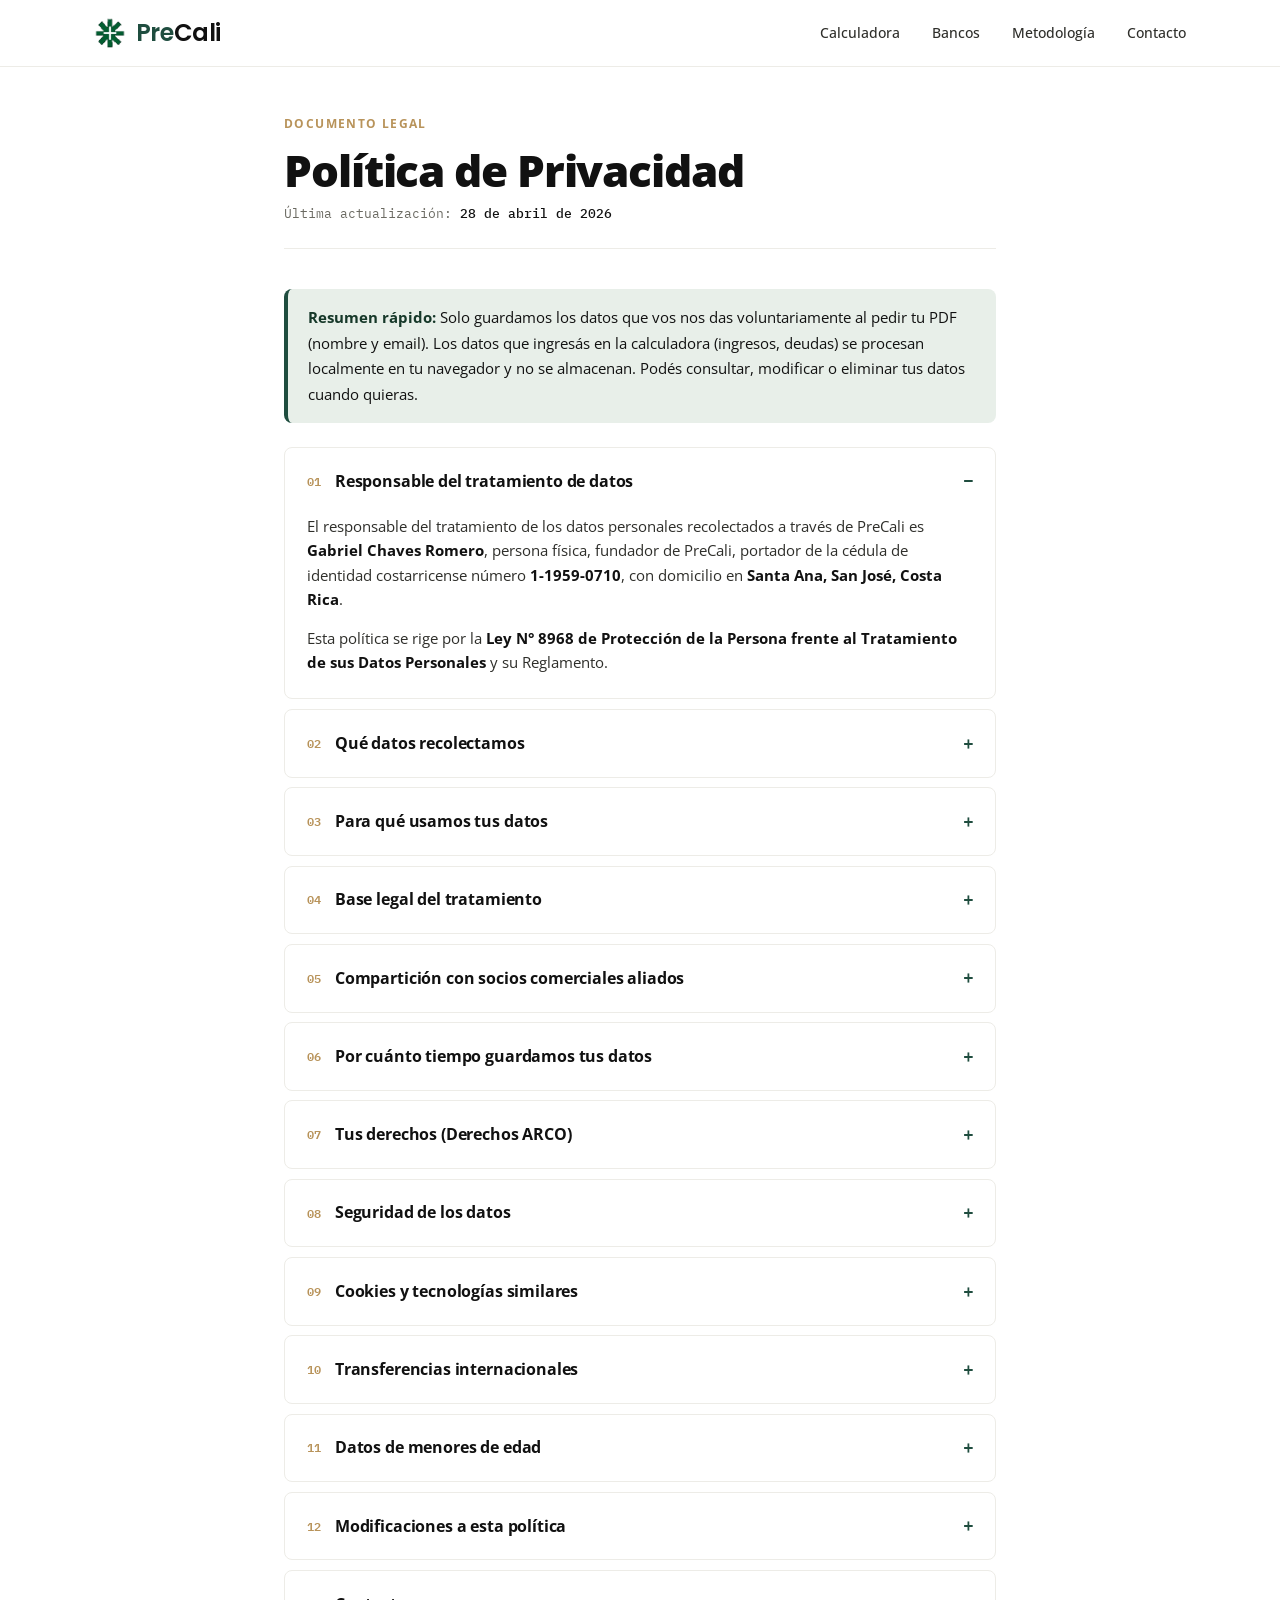
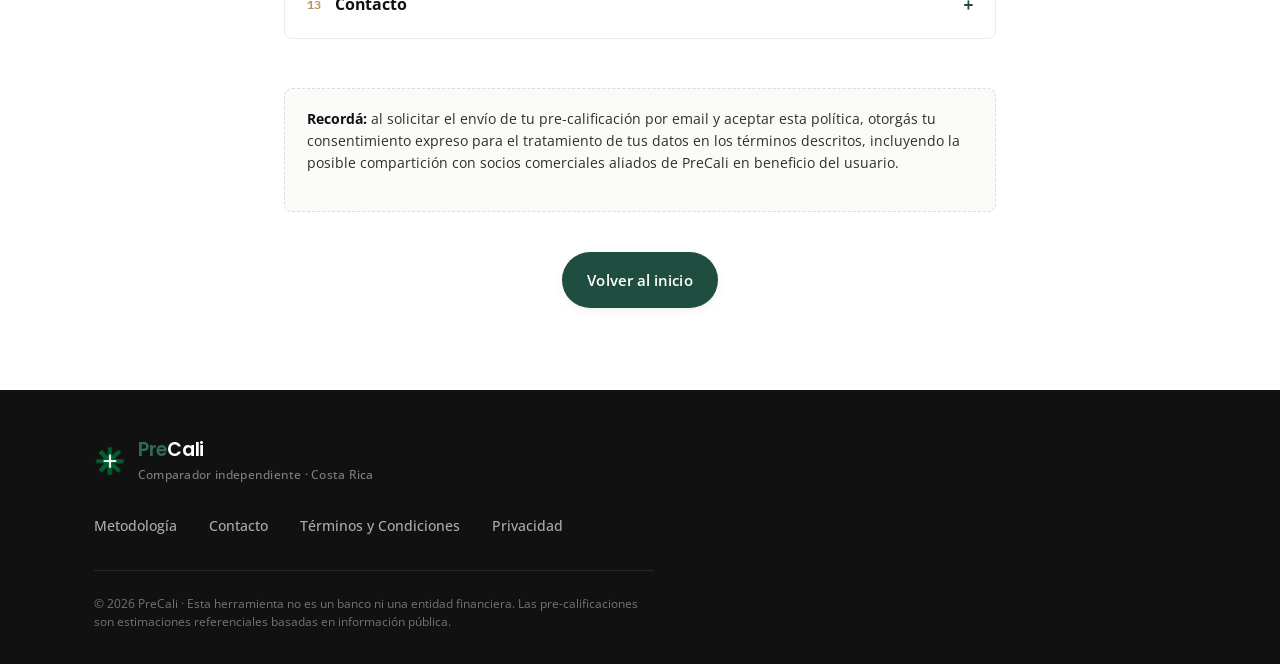
==== privacidad.html @ 171bc224 "Initial PreCali web launch" ====
<!DOCTYPE html>
<html lang="es-CR">
<head>
  <meta charset="UTF-8" />
  <meta name="viewport" content="width=device-width, initial-scale=1.0" />
  <title>Política de Privacidad — PreCali</title>
  <meta name="description" content="Política de Privacidad de PreCali. Cómo recolectamos, usamos y protegemos tus datos según la Ley 8968 de Costa Rica." />
  <meta name="robots" content="index, follow" />
  <meta name="theme-color" content="#1F4D3F" />
  <link rel="preconnect" href="https://fonts.googleapis.com" />
  <link rel="preconnect" href="https://fonts.gstatic.com" crossorigin />
  <link href="https://fonts.googleapis.com/css2?family=Fraunces:opsz,wght@9..144,400;9..144,500;9..144,600&family=Open+Sans:ital,wght@0,400;0,500;0,600;0,700;0,800;1,700;1,800&family=Poppins:wght@500;600;700&family=IBM+Plex+Mono:wght@400;500&display=swap" rel="stylesheet" />
  <link rel="stylesheet" href="styles.css" />
  <link rel="icon" type="image/x-icon" href="favicon.ico" />
  <link rel="icon" type="image/png" sizes="32x32" href="favicon.png" />
  <link rel="icon" type="image/webp" href="favicon.webp" />
</head>
<body>

  <header class="site-header">
    <div class="container header-inner">
      <a href="index.html" class="logo" aria-label="PreCali — Volver al inicio">
        <picture>
          <source srcset="asterisco.webp" type="image/webp" />
          <img src="asterisco.png" alt="" class="logo-mark" />
        </picture>
        <span class="logo-text"><span class="logo-pre">Pre</span><span class="logo-cali">Cali</span></span>
      </a>
      <nav class="nav-links">
        <a href="index.html#calculadora">Calculadora</a>
        <a href="index.html#bancos">Bancos</a>
        <a href="index.html#metodologia">Metodología</a>
        <a href="index.html#contacto">Contacto</a>
      </nav>
    </div>
  </header>

  <main>
    <section class="legal-section">
      <div class="container container-narrow">
        <div class="section-eyebrow">Documento legal</div>
        <h1 class="legal-title">Política de Privacidad</h1>
        <p class="legal-meta">Última actualización: <strong>28 de abril de 2026</strong></p>

        <div class="legal-content">
<div class="legal-highlight">
            <strong>Resumen rápido:</strong> Solo guardamos los datos que vos nos das voluntariamente al pedir tu PDF (nombre y email). Los datos que ingresás en la calculadora (ingresos, deudas) se procesan localmente en tu navegador y no se almacenan. Podés consultar, modificar o eliminar tus datos cuando quieras.
          </div>

<div class="legal-accordions">

<details class="metodologia legal-accordion" open>
  <summary><span class="accordion-num">01</span><span class="accordion-title">Responsable del tratamiento de datos</span></summary>
  <div class="meto-body legal-accordion-body"><p>
            El responsable del tratamiento de los datos personales recolectados a través de PreCali es <strong>Gabriel Chaves Romero</strong>, persona física, fundador de PreCali, portador de la cédula de identidad costarricense número <strong>1-1959-0710</strong>, con domicilio en <strong>Santa Ana, San José, Costa Rica</strong>.
          </p>
          <p>
            Esta política se rige por la <strong>Ley N° 8968 de Protección de la Persona frente al Tratamiento de sus Datos Personales</strong> y su Reglamento.
          </p></div>
</details>

<details class="metodologia legal-accordion">
  <summary><span class="accordion-num">02</span><span class="accordion-title">Qué datos recolectamos</span></summary>
  <div class="meto-body legal-accordion-body"><p>
            PreCali recolecta únicamente los datos que vos proporcionás de forma voluntaria al solicitar el envío del detalle de tu pre-calificación por correo electrónico. Estos son:
          </p>
          <ul>
            <li><strong>Nombre y apellido</strong></li>
            <li><strong>Correo electrónico</strong></li>
            <li><strong>Resumen de tu simulación</strong> (banco seleccionado, tipo de préstamo, monto y cuota estimada)</li>
          </ul>
          <p>
            <strong>Datos que NO recolectamos ni almacenamos:</strong>
          </p>
          <ul>
            <li>Tu ingreso mensual, deudas, prima u otros datos financieros que ingresás en la calculadora — estos se procesan localmente en tu navegador y nunca se envían a nuestros servidores</li>
            <li>Número de cédula, número de cuenta bancaria, ni cualquier otro dato sensible</li>
            <li>Información biométrica, de salud, religiosa, política o sindical</li>
          </ul></div>
</details>

<details class="metodologia legal-accordion">
  <summary><span class="accordion-num">03</span><span class="accordion-title">Para qué usamos tus datos</span></summary>
  <div class="meto-body legal-accordion-body"><p>
            Los datos que recolectamos se usan exclusivamente para los siguientes fines:
          </p>
          <ul>
            <li><strong>Envío del PDF solicitado</strong> con el detalle de tu pre-calificación, glosario y tabla de amortización</li>
            <li><strong>Comunicaciones comerciales</strong> sobre actualizaciones de tasas y nuevas funciones de PreCali (solo si optaste por recibirlas)</li>
            <li><strong>Compartición con socios comerciales aliados</strong>, conforme al detalle de la sección 5 de esta política</li>
            <li><strong>Cumplimiento de obligaciones legales</strong> que pudieran corresponder</li>
          </ul></div>
</details>

<details class="metodologia legal-accordion">
  <summary><span class="accordion-num">04</span><span class="accordion-title">Base legal del tratamiento</span></summary>
  <div class="meto-body legal-accordion-body"><p>
            El tratamiento de tus datos personales se basa en tu <strong>consentimiento expreso, libre, informado e inequívoco</strong>, otorgado al marcar el checkbox de aceptación de estos Términos y Condiciones y Política de Privacidad al solicitar tu PDF.
          </p>
          <p>
            Conforme al artículo 5 de la Ley 8968, este consentimiento es revocable en cualquier momento, sin que ello afecte la legalidad del tratamiento previo a la revocación.
          </p></div>
</details>

<details class="metodologia legal-accordion">
  <summary><span class="accordion-num">05</span><span class="accordion-title">Compartición con socios comerciales aliados</span></summary>
  <div class="meto-body legal-accordion-body"><div class="legal-highlight legal-highlight-important">
            <strong>Esto es importante, leelo con atención.</strong>
          </div>
          <p>
            PreCali puede compartir tus datos personales (nombre, correo electrónico y resumen de tu pre-calificación) con <strong>asesores financieros independientes y socios comerciales aliados</strong>, con el único propósito de brindarte ofertas personalizadas que se ajusten a tu perfil financiero y necesidades crediticias.
          </p>
          <p>
            Esta compartición se realiza siempre <strong>en beneficio del usuario</strong> y solo cuando dicha información pueda derivar en una oferta concreta y útil para tus necesidades.
          </p>
          <p>
            <strong>Al aceptar esta Política de Privacidad, otorgás tu consentimiento expreso e informado</strong> para esta compartición, conforme al artículo 5 de la Ley 8968.
          </p>
          <p>
            Los socios comerciales aliados con los que podemos compartir tus datos:
          </p>
          <ul>
            <li>Asesores financieros independientes registrados en Costa Rica</li>
            <li>Entidades financieras y crediticias del mercado costarricense</li>
            <li>Plataformas de servicios financieros aliadas que cumplan con la normativa vigente</li>
          </ul>
          <p>
            <strong>Garantías para el usuario:</strong>
          </p>
          <ul>
            <li>Solo se comparten los datos mínimos necesarios para que el aliado pueda ofrecerte una opción concreta</li>
            <li>Cada socio aliado debe cumplir con la normativa de protección de datos vigente</li>
            <li>Podés revocar este consentimiento en cualquier momento escribiendo a <a href="mailto:privacidad@precali.net">privacidad@precali.net</a></li>
            <li>La revocación no afecta la legalidad del tratamiento previo</li>
          </ul></div>
</details>

<details class="metodologia legal-accordion">
  <summary><span class="accordion-num">06</span><span class="accordion-title">Por cuánto tiempo guardamos tus datos</span></summary>
  <div class="meto-body legal-accordion-body"><p>
            Conservamos tus datos durante el tiempo necesario para cumplir con los fines descritos en esta política, o hasta que solicités su eliminación. Concretamente:
          </p>
          <ul>
            <li><strong>Datos de leads:</strong> hasta 24 meses desde tu última interacción con PreCali</li>
            <li><strong>Datos compartidos con aliados:</strong> según las políticas de retención de cada aliado</li>
            <li><strong>Solicitudes de revocación:</strong> mantenemos registro de la revocación por motivos legales</li>
          </ul></div>
</details>

<details class="metodologia legal-accordion">
  <summary><span class="accordion-num">07</span><span class="accordion-title">Tus derechos (Derechos ARCO)</span></summary>
  <div class="meto-body legal-accordion-body"><p>
            Conforme a la Ley 8968, tenés derecho a:
          </p>
          <ul>
            <li><strong>Acceso:</strong> conocer qué datos tenemos sobre vos y cómo los usamos</li>
            <li><strong>Rectificación:</strong> corregir datos inexactos o incompletos</li>
            <li><strong>Cancelación / Eliminación:</strong> solicitar la eliminación de tus datos cuando ya no sean necesarios</li>
            <li><strong>Oposición:</strong> oponerte al tratamiento de tus datos para fines específicos</li>
            <li><strong>Revocación del consentimiento:</strong> retirar el consentimiento previamente otorgado</li>
            <li><strong>Portabilidad:</strong> recibir tus datos en formato estructurado para transferirlos a otro responsable</li>
          </ul>
          <p>
            Para ejercer cualquiera de estos derechos, escribinos a <strong><a href="mailto:privacidad@precali.net">privacidad@precali.net</a></strong> indicando claramente cuál derecho querés ejercer y adjuntando una copia de tu cédula para verificar tu identidad. Responderemos en un plazo máximo de <strong>5 días hábiles</strong>.
          </p>
          <p>
            Si considerás que no hemos atendido adecuadamente tu solicitud, podés escribir nuevamente a <a href="mailto:privacidad@precali.net">privacidad@precali.net</a> indicando claramente la situación, o presentar una denuncia ante la autoridad costarricense competente en materia de protección de datos personales.
          </p></div>
</details>

<details class="metodologia legal-accordion">
  <summary><span class="accordion-num">08</span><span class="accordion-title">Seguridad de los datos</span></summary>
  <div class="meto-body legal-accordion-body"><p>
            Implementamos medidas técnicas y organizativas razonables para proteger tus datos personales contra acceso no autorizado, alteración, divulgación o destrucción, incluyendo:
          </p>
          <ul>
            <li>Cifrado HTTPS en toda la comunicación con el sitio</li>
            <li>Almacenamiento en servidores con estándares de seguridad reconocidos</li>
            <li>Acceso restringido a los datos al personal autorizado</li>
            <li>Auditorías periódicas de las prácticas de seguridad</li>
          </ul>
          <p>
            <strong>Importante:</strong> ningún sistema digital es 100% seguro. Si llegáramos a detectar una vulneración de seguridad que afecte tus datos, te notificaremos en un plazo no mayor a 5 días hábiles desde su detección.
          </p></div>
</details>

<details class="metodologia legal-accordion">
  <summary><span class="accordion-num">09</span><span class="accordion-title">Cookies y tecnologías similares</span></summary>
  <div class="meto-body legal-accordion-body"><p>
            PreCali utiliza únicamente <strong>cookies técnicas necesarias</strong> para el funcionamiento del sitio. No usamos cookies de seguimiento publicitario de terceros, ni cookies de redes sociales.
          </p>
          <p>
            Si en el futuro implementamos herramientas de analítica web (como Google Analytics o Plausible), actualizaremos esta política y te lo notificaremos.
          </p></div>
</details>

<details class="metodologia legal-accordion">
  <summary><span class="accordion-num">10</span><span class="accordion-title">Transferencias internacionales</span></summary>
  <div class="meto-body legal-accordion-body"><p>
            Tus datos se almacenan en servidores que pueden estar ubicados fuera de Costa Rica (por ejemplo, servicios de hosting como Netlify). Estas transferencias se realizan a países que cuentan con niveles adecuados de protección de datos o bajo cláusulas contractuales que garantizan tu privacidad.
          </p></div>
</details>

<details class="metodologia legal-accordion">
  <summary><span class="accordion-num">11</span><span class="accordion-title">Datos de menores de edad</span></summary>
  <div class="meto-body legal-accordion-body"><p>
            PreCali está dirigido a personas mayores de 18 años. No recolectamos intencionalmente datos de menores de edad. Si detectamos que un menor nos ha proporcionado datos sin autorización de sus padres o tutores, procederemos a eliminarlos inmediatamente.
          </p></div>
</details>

<details class="metodologia legal-accordion">
  <summary><span class="accordion-num">12</span><span class="accordion-title">Modificaciones a esta política</span></summary>
  <div class="meto-body legal-accordion-body"><p>
            Podemos actualizar esta Política de Privacidad para reflejar cambios en nuestras prácticas, en la legislación aplicable o en los servicios ofrecidos. Cualquier cambio sustancial será notificado a través del sitio o por correo electrónico (cuando corresponda).
          </p>
          <p>
            Te recomendamos revisar esta política periódicamente. La fecha de última actualización se muestra al inicio del documento.
          </p></div>
</details>

<details class="metodologia legal-accordion">
  <summary><span class="accordion-num">13</span><span class="accordion-title">Contacto</span></summary>
  <div class="meto-body legal-accordion-body"><p>
            Para cualquier consulta sobre esta Política de Privacidad o sobre el tratamiento de tus datos personales, podés escribirnos a:
          </p>
          <ul>
            <li>Privacidad y datos personales (recomendado): <a href="mailto:privacidad@precali.net">privacidad@precali.net</a></li>
            <li>Consultas generales: <a href="mailto:hola@precali.net">hola@precali.net</a></li>
            <li>Contacto directo con el fundador: <a href="mailto:gabriel@precali.net">gabriel@precali.net</a></li>
          </ul></div>
</details>

<div class="legal-footer-note">
            <p>
              <strong>Recordá:</strong> al solicitar el envío de tu pre-calificación por email y aceptar esta política, otorgás tu consentimiento expreso para el tratamiento de tus datos en los términos descritos, incluyendo la posible compartición con socios comerciales aliados de PreCali en beneficio del usuario.
            </p>
          </div>

</div>

          <p style="text-align: center; margin-top: 2.5rem;">
            <a href="index.html" class="btn-primary">Volver al inicio</a>
          </p>

        </div>
      </div>
    </section>
  </main>

  <footer class="site-footer">
    <div class="container footer-inner">
      <div class="footer-brand">
        <picture>
          <source srcset="asterisco.webp" type="image/webp" />
          <img src="asterisco.png" alt="" class="logo-mark" />
        </picture>
        <div>
          <div class="logo-text"><span class="logo-pre">Pre</span><span class="logo-cali">Cali</span></div>
          <div class="footer-tag">Comparador independiente · Costa Rica</div>
        </div>
      </div>
      <div class="footer-links">
        <a href="index.html#metodologia">Metodología</a>
        <a href="index.html#contacto">Contacto</a>
        <a href="terminos.html">Términos y Condiciones</a>
        <a href="privacidad.html">Privacidad</a>
      </div>
      <div class="footer-legal">
        <p>© 2026 PreCali · Esta herramienta no es un banco ni una entidad financiera. Las pre-calificaciones son estimaciones referenciales basadas en información pública.</p>
      </div>
    </div>
  </footer>

</body>
</html>
---- styles.css ----
﻿/* ================================================================
   PRE-CALI — Tema visual refinado v2
   Fondo blanco · Open Sans body · Fraunces solo en hero
   Acentos en verde esmeralda y oro/cobre
   ================================================================ */

:root {
  /* Paleta — fondo blanco como pidió el usuario */
  --white: #FFFFFF;
  --off-white: #FAFAF8;
  --gray-50: #F6F5F2;
  --gray-100: #EDECE7;
  --gray-200: #DFDDD6;
  --ink: #111111;
  --ink-soft: #2E2E2A;
  --ink-muted: #6B6A62;
  --ink-tertiary: #9A9890;

  --emerald: #1F4D3F;
  --emerald-light: #2E6B57;
  --emerald-dark: #163829;
  --emerald-bg: #E8EFE9;

  --gold: #B8935A;
  --gold-light: #D4B47A;
  --gold-bg: #F5EBD8;

  --rust: #A8492A;
  --warning: #8B6F1F;
  --warning-bg: #FEF6DA;

  /* Spacing */
  --space-xs: 0.5rem;
  --space-sm: 0.75rem;
  --space-md: 1rem;
  --space-lg: 1.5rem;
  --space-xl: 2rem;

  /* Radii */
  --r-sm: 4px;
  --r-md: 8px;
  --r-lg: 12px;
  --r-xl: 20px;

  /* Sombras */
  --shadow-soft: 0 1px 2px rgba(17, 17, 17, 0.04), 0 4px 12px rgba(17, 17, 17, 0.04);
  --shadow-medium: 0 2px 4px rgba(17, 17, 17, 0.06), 0 8px 24px rgba(17, 17, 17, 0.08);
  --shadow-strong: 0 4px 8px rgba(17, 17, 17, 0.08), 0 16px 48px rgba(17, 17, 17, 0.12);

  /* Tipografía */
  --font-display: 'Fraunces', Georgia, serif;  /* Solo para hero */
  --font-body: 'Open Sans', -apple-system, BlinkMacSystemFont, sans-serif;
  --font-mono: 'IBM Plex Mono', Menlo, monospace;
}

* { box-sizing: border-box; margin: 0; padding: 0; }

html {
  scroll-behavior: smooth;
  scroll-padding-top: 80px;
}

.anchor-scroll {
  position: relative;
  scroll-margin-top: 80px;
}

/* Scroll progress bar — línea esmeralda fina arriba que indica avance de lectura */
.scroll-progress {
  position: fixed;
  top: 0; left: 0;
  height: 2px;
  background: linear-gradient(90deg, var(--emerald) 0%, var(--gold) 100%);
  width: 0%;
  z-index: 200;
  transition: width 0.05s linear;
  pointer-events: none;
}

body {
  font-family: var(--font-body);
  font-weight: 400;
  font-size: 16px;
  line-height: 1.6;
  color: var(--ink);
  background: var(--white);
  -webkit-font-smoothing: antialiased;
  text-rendering: optimizeLegibility;
  overflow-x: hidden;
}

.container {
  max-width: 1140px;
  margin: 0 auto;
  padding: 0 1.5rem;
  position: relative;
  z-index: 2;
}

/* ============ HEADER ============ */
.site-header {
  position: sticky; top: 0; z-index: 100;
  background: rgba(255, 255, 255, 0.85);
  backdrop-filter: blur(12px);
  -webkit-backdrop-filter: blur(12px);
  border-bottom: 1px solid var(--gray-100);
}
.header-inner {
  display: flex; align-items: center; justify-content: space-between;
  padding: 1.05rem 1.5rem;
}
.logo {
  display: flex; align-items: center; gap: 0.6rem;
  text-decoration: none; color: var(--ink);
}
.logo picture {
  display: inline-flex;
  align-items: center;
  flex-shrink: 0;
}
.logo-mark {
  width: 32px; height: 32px;
  flex-shrink: 0;
  object-fit: contain;
  display: block;
}
.logo-text {
  font-family: 'Poppins', -apple-system, BlinkMacSystemFont, sans-serif;
  font-weight: 600;
  font-style: normal;
  font-size: 24px;
  letter-spacing: -0.015em;
  color: var(--ink);
  display: inline-flex;
  align-items: baseline;
  line-height: 1;
}
.logo-pre {
  color: var(--emerald);
}
.logo-cali {
  color: var(--ink);
}
.nav-links {
  display: flex; gap: 2rem;
}
.nav-links a {
  color: var(--ink-soft);
  text-decoration: none;
  font-size: 14px;
  font-weight: 500;
  transition: color 0.15s ease;
  position: relative;
}
.nav-links a::after {
  content: '';
  position: absolute; left: 0; bottom: -4px;
  width: 0; height: 2px;
  background: var(--emerald);
  transition: width 0.25s ease;
  border-radius: 2px;
}
.nav-links a:hover { color: var(--emerald); }
.nav-links a:hover::after { width: 100%; }
@media (max-width: 720px) {
  .nav-links { display: none; }
}

/* ============ HERO ============ */
.hero {
  min-height: calc(100vh - 72px);
  padding: 4.5rem 0 3.5rem;
  position: relative;
  overflow: hidden;
  display: flex;
  align-items: center;
}
.hero::before {
  content: '';
  position: absolute;
  inset: auto 0 0 0;
  height: 1px;
  background: var(--gray-100);
  pointer-events: none;
}
.hero-inner {
  position: relative;
  z-index: 1;
  display: grid;
  grid-template-columns: minmax(0, 1.05fr) minmax(320px, 0.75fr);
  gap: clamp(2rem, 6vw, 5rem);
  align-items: center;
}
.hero-copy {
  max-width: 760px;
  position: relative;
  z-index: 2;
}
.hero-eyebrow {
  display: inline-flex; align-items: center; gap: 0.5rem;
  font-family: var(--font-mono);
  font-size: 11px;
  letter-spacing: 0.1em;
  text-transform: uppercase;
  color: var(--ink-muted);
  background: var(--white);
  padding: 0.4rem 0.85rem;
  border-radius: 100px;
  border: 1px solid var(--gray-100);
  margin: -0.3rem 0 1.45rem;
  animation: fadeInUp 0.8s ease-out 0.24s both;
}
.hero-eyebrow .dot {
  width: 6px; height: 6px;
  background: var(--emerald);
  border-radius: 50%;
  animation: pulse 2s ease-in-out infinite;
}
@keyframes pulse {
  0%, 100% { opacity: 1; transform: scale(1); }
  50% { opacity: 0.5; transform: scale(0.8); }
}
/* Título hero — único elemento que mantiene Fraunces (al usuario le encanta) */
.hero-title {
  font-family: var(--font-display);
  font-weight: 400;
  font-size: clamp(3.4rem, 7vw, 6.8rem);
  line-height: 0.98;
  letter-spacing: -0.035em;
  color: var(--ink);
  max-width: 12.4ch;
  margin-bottom: 1.45rem;
  animation: fadeInUp 0.8s ease-out 0.1s both;
}
.hero-title em {
  font-style: italic;
  font-variation-settings: "opsz" 144;
  color: var(--emerald);
  font-weight: 500;
}
.cursor-blink {
  display: inline-block;
  color: var(--gold);
  animation: blink 1.2s ease-in-out infinite;
}
@keyframes blink {
  0%, 50% { opacity: 1; }
  51%, 100% { opacity: 0; }
}
.hero-sub {
  font-size: 18px;
  font-weight: 400;
  line-height: 1.62;
  color: var(--ink-soft);
  max-width: 58ch;
  margin-bottom: 1.15rem;
  animation: fadeInUp 0.8s ease-out 0.2s both;
}
.hero-actions {
  display: flex;
  flex-wrap: wrap;
  align-items: center;
  gap: 0.7rem;
  max-width: 520px;
  margin-bottom: 0;
  animation: fadeInUp 0.8s ease-out 0.3s both;
}
.hero-action {
  display: inline-flex;
  align-items: center;
  justify-content: center;
  min-height: 46px;
  padding: 0.78rem 1.15rem;
  border-radius: 999px;
  border: 1px solid var(--gray-100);
  background: rgba(255, 255, 255, 0.86);
  color: var(--ink);
  text-decoration: none;
  font-weight: 700;
  line-height: 1;
  box-shadow: 0 12px 28px rgba(17, 17, 17, 0.07);
  transition: transform 0.2s ease, box-shadow 0.2s ease, border-color 0.2s ease, background 0.2s ease;
}
.hero-action:hover {
  transform: translateY(-2px);
  box-shadow: var(--shadow-medium);
  border-color: rgba(31, 77, 63, 0.28);
}
.hero-action-primary {
  background: var(--emerald);
  color: var(--white);
  border-color: var(--emerald);
}
.hero-orbit {
  position: relative;
  z-index: 1;
  isolation: isolate;
  display: grid;
  grid-template-columns: repeat(14, minmax(0, 1fr));
  grid-template-rows: repeat(6, auto);
  align-content: center;
  gap: 1rem 0.45rem;
  min-height: 640px;
  padding: 0.5rem 0;
  overflow: hidden;
  animation: fadeInUp 0.9s ease-out 0.24s both;
}
.question-cloud {
  position: relative;
  z-index: 2;
  padding: 1rem 1.1rem;
  border-radius: 26px;
  background: rgba(255, 255, 255, 0.9);
  border: 1px solid rgba(31, 77, 63, 0.12);
  box-shadow: 0 18px 46px rgba(17, 17, 17, 0.09);
  backdrop-filter: blur(10px);
  transition: transform 0.2s ease, box-shadow 0.2s ease;
}
.question-cloud:hover {
  transform: translateY(-2px);
  box-shadow: 0 24px 58px rgba(17, 17, 17, 0.12);
}
.question-cloud span {
  display: block;
  margin-bottom: 0.45rem;
  font-family: var(--font-mono);
  font-size: 10px;
  color: var(--gold);
  letter-spacing: 0.13em;
  text-transform: uppercase;
}
.question-cloud strong {
  display: block;
  font-size: clamp(1rem, 1.9vw, 1.35rem);
  line-height: 1.1;
  letter-spacing: -0.03em;
}
.question-cloud-large {
  width: 310px;
  max-width: calc(100vw - 2rem);
  min-height: 90px;
}
.question-cloud-medium {
  width: 258px;
  max-width: calc(100vw - 2rem);
  min-height: 74px;
}
.question-cloud-small {
  width: 232px;
  max-width: calc(100vw - 2rem);
  min-height: 62px;
  padding: 0.85rem 0.95rem;
}
.question-cloud-credit-main {
  grid-column: 7 / 15;
  grid-row: 3;
  justify-self: end;
}
.question-cloud-credit-two {
  grid-column: 1 / 7;
  grid-row: 1;
  justify-self: start;
}
.question-cloud-credit-three {
  grid-column: 5 / 11;
  grid-row: 2;
  justify-self: center;
}
.question-cloud-insurance-main {
  grid-column: 7 / 15;
  grid-row: 4;
  justify-self: end;
  margin-top: 0.15rem;
}
.question-cloud-insurance-two {
  grid-column: 5 / 11;
  grid-row: 5;
  justify-self: center;
}
.question-cloud-insurance-three {
  grid-column: 1 / 7;
  grid-row: 6;
  justify-self: start;
}
.hero-cta {
  animation: fadeInUp 0.8s ease-out 0.4s both;
}

@keyframes fadeInUp {
  from { opacity: 0; transform: translateY(20px); }
  to { opacity: 1; transform: translateY(0); }
}
@keyframes fadeInDown {
  from { opacity: 0; transform: translateY(-10px); }
  to { opacity: 1; transform: translateY(0); }
}

@media (max-width: 980px) {
  .hero {
    min-height: auto;
    padding: 4rem 0 3rem;
  }
  .hero-inner {
    grid-template-columns: 1fr;
  }
  .hero-orbit {
    display: none;
  }
  .hero-title {
    max-width: 11.5ch;
  }
}
@media (max-width: 640px) {
  .hero {
    padding: 3rem 0 2.5rem;
  }
  .hero-title {
    font-size: clamp(3rem, 16vw, 4.4rem);
  }
  .hero-actions {
    align-items: stretch;
  }
  .hero-action {
    width: 100%;
  }
}

/* ============ BUTTONS ============ */
.btn-primary {
  display: inline-flex; align-items: center; gap: 0.6rem;
  background: var(--emerald);
  color: var(--white);
  border: none;
  padding: 0.95rem 1.6rem;
  border-radius: 100px;
  font-family: var(--font-body);
  font-weight: 600;
  font-size: 15px;
  letter-spacing: 0.005em;
  cursor: pointer;
  text-decoration: none;
  transition: all 0.2s ease;
  box-shadow: var(--shadow-soft);
  position: relative;
  overflow: hidden;
  isolation: isolate; /* fija el z-index al contexto del botón */
}
.btn-primary::before {
  content: '';
  position: absolute; inset: 0;
  background: var(--emerald-dark);
  transform: translateY(100%);
  transition: transform 0.25s ease;
  z-index: -1; /* siempre detrás del contenido */
}
/* Aseguramos que TODOS los hijos (texto + svg) queden por encima */
.btn-primary > *,
.btn-primary svg {
  position: relative;
  z-index: 1;
}
.btn-primary:hover::before { transform: translateY(0); }
.btn-primary:hover {
  box-shadow: var(--shadow-medium);
  transform: translateY(-1px);
}
.btn-primary svg {
  transition: transform 0.2s ease;
}
.btn-primary:hover svg {
  transform: translateX(3px);
}

.btn-ghost {
  background: transparent;
  border: 1px solid var(--gray-200);
  color: var(--ink-soft);
  padding: 0.45rem 0.9rem;
  border-radius: 100px;
  font-family: var(--font-body);
  font-size: 12.5px;
  font-weight: 600;
  cursor: pointer;
  transition: all 0.15s ease;
}
.btn-ghost:hover {
  background: var(--off-white);
  color: var(--emerald);
  border-color: var(--emerald);
}

button { font-family: var(--font-body); }

.back-to-top {
  position: fixed;
  left: clamp(1rem, 3vw, 1.6rem);
  bottom: clamp(1rem, 3vw, 1.6rem);
  z-index: 80;
  display: inline-flex;
  align-items: center;
  gap: 0.45rem;
  min-height: 42px;
  padding: 0.68rem 0.95rem;
  border: 1px solid rgba(31, 77, 63, 0.18);
  border-radius: 999px;
  background: rgba(255, 255, 255, 0.92);
  color: var(--emerald);
  font: 700 13px/1 var(--font-body);
  box-shadow: 0 16px 38px rgba(17, 17, 17, 0.12);
  backdrop-filter: blur(10px);
  cursor: pointer;
  opacity: 0;
  pointer-events: none;
  transform: translateY(10px);
  transition: opacity 0.18s ease, transform 0.18s ease, background 0.18s ease, color 0.18s ease;
}
.back-to-top span:first-child {
  font-size: 16px;
  line-height: 1;
}
.back-to-top.is-visible {
  opacity: 1;
  pointer-events: auto;
  transform: translateY(0);
}
.back-to-top:hover {
  background: var(--emerald);
  color: var(--white);
}

/* ============ SECTIONS ============ */
.section-eyebrow {
  font-family: var(--font-body);
  font-size: 11.5px;
  letter-spacing: 0.12em;
  text-transform: uppercase;
  color: var(--gold);
  margin-bottom: 0.75rem;
  font-weight: 700;
}
.section-title {
  font-family: var(--font-body);
  font-size: clamp(1.75rem, 3.5vw, 2.4rem);
  font-weight: 700;
  letter-spacing: -0.025em;
  color: var(--ink);
  margin-bottom: 0.6rem;
  line-height: 1.15;
}
.section-sub {
  color: var(--ink-soft);
  max-width: 60ch;
  margin-bottom: 2rem;
  font-size: 16px;
  line-height: 1.6;
}

.calculator-section, .methodology-section {
  padding: 3.5rem 0 4rem;
}

/* ============ TABS ============ */
.tabs-label {
  display: block;
  font-family: var(--font-body);
  font-size: 13px;
  font-weight: 600;
  color: var(--ink-soft);
  margin-bottom: 0.5rem;
  letter-spacing: 0;
}
.loan-tabs {
  display: flex;
  gap: 0;
  background: var(--off-white);
  border: 1px solid var(--gray-100);
  border-radius: var(--r-lg);
  padding: 4px;
  margin-bottom: 1.5rem;
  position: relative;
  box-shadow: var(--shadow-soft);
}
.loan-tab {
  flex: 1;
  display: flex; align-items: center; justify-content: center;
  background: transparent;
  border: none;
  padding: 0.85rem 1rem;
  border-radius: calc(var(--r-lg) - 4px);
  cursor: pointer;
  transition: all 0.2s ease;
  color: var(--ink-muted);
  position: relative;
}
.loan-tab .tab-label {
  font-family: var(--font-body);
  font-weight: 600;
  font-size: 15.5px;
  letter-spacing: -0.005em;
}
.loan-tab:hover { color: var(--ink); }
.loan-tab.active {
  background: var(--emerald);
  color: var(--white);
  box-shadow: var(--shadow-soft);
}
.loan-tab.active .tab-label { font-weight: 700; }

/* ============ CARD ============ */
.card {
  background: var(--white);
  border: 1px solid var(--gray-100);
  border-radius: var(--r-xl);
  padding: 1.75rem;
  box-shadow: var(--shadow-soft);
  transition: box-shadow 0.3s ease;
}
.card:hover { box-shadow: var(--shadow-medium); }

.form-card { margin-bottom: 1rem; }
.form-grid {
  display: grid;
  grid-template-columns: 1fr 1fr;
  gap: 1.25rem 2rem;
}
.field-full { grid-column: 1 / -1; }

@media (max-width: 640px) {
  .form-grid { grid-template-columns: 1fr; gap: 1.25rem; }
}

.field-header {
  display: flex; justify-content: space-between; align-items: baseline;
  margin-bottom: 0.5rem;
}
.field label, .field-label-block {
  font-size: 13.5px;
  color: var(--ink-soft);
  font-weight: 600;
}
.field-label-block {
  display: block;
  margin-bottom: 0.5rem;
}
.field-value {
  font-family: var(--font-mono);
  font-size: 13px;
  font-weight: 500;
  color: var(--emerald);
  letter-spacing: -0.01em;
}
.field-hint {
  font-size: 11px;
  color: var(--ink-tertiary);
  margin-top: 0.5rem;
  font-family: var(--font-mono);
}

/* Sliders */
input[type="range"] {
  width: 100%;
  height: 4px;
  background: var(--gray-100);
  border-radius: 100px;
  -webkit-appearance: none;
  appearance: none;
  cursor: pointer;
  outline: none;
}
input[type="range"]::-webkit-slider-thumb {
  -webkit-appearance: none;
  width: 20px; height: 20px;
  background: var(--emerald);
  border-radius: 50%;
  cursor: pointer;
  border: 3px solid var(--white);
  box-shadow: 0 1px 4px rgba(17, 17, 17, 0.2);
  transition: transform 0.15s ease;
}
input[type="range"]::-webkit-slider-thumb:hover {
  transform: scale(1.15);
}
input[type="range"]::-moz-range-thumb {
  width: 20px; height: 20px;
  background: var(--emerald);
  border-radius: 50%;
  cursor: pointer;
  border: 3px solid var(--white);
  box-shadow: 0 1px 4px rgba(17, 17, 17, 0.2);
}

/* Select */
.select {
  width: 100%;
  padding: 0.7rem 1rem;
  font-family: var(--font-body);
  font-size: 14px;
  font-weight: 500;
  color: var(--ink);
  background: var(--white);
  border: 1px solid var(--gray-200);
  border-radius: var(--r-md);
  cursor: pointer;
  transition: border-color 0.15s ease;
  appearance: none;
  -webkit-appearance: none;
  background-image: url("data:image/svg+xml,%3Csvg xmlns='http://www.w3.org/2000/svg' width='12' height='12' viewBox='0 0 24 24' fill='none' stroke='%236B6A62' stroke-width='2.5'%3E%3Cpath d='M6 9l6 6 6-6'/%3E%3C/svg%3E");
  background-repeat: no-repeat;
  background-position: right 0.85rem center;
  padding-right: 2.5rem;
}
.select:focus {
  outline: none;
  border-color: var(--emerald);
}
.select-sm {
  width: auto;
  font-size: 13px;
  padding: 0.55rem 2.25rem 0.55rem 0.85rem;
  background-position: right 0.7rem center;
}

/* ============ BANCOS ============ */
.banks-card { margin-bottom: 1rem; }
.banks-header {
  display: flex; justify-content: space-between; align-items: center;
  margin-bottom: 1.25rem;
  flex-wrap: wrap; gap: 0.75rem;
}
.banks-counter {
  font-family: var(--font-body);
  font-size: 13px;
  font-weight: 500;
  color: var(--ink-muted);
}
.banks-counter span {
  color: var(--emerald);
  font-weight: 700;
}
.banks-actions {
  display: flex; gap: 0.5rem;
}
.banks-grid {
  display: grid;
  grid-template-columns: repeat(auto-fit, minmax(170px, 1fr));
  gap: 0.6rem;
}
.bank-chip {
  display: flex; align-items: center; gap: 0.6rem;
  padding: 0.7rem 0.85rem;
  background: var(--off-white);
  border: 1px solid transparent;
  border-radius: var(--r-md);
  cursor: pointer;
  font-size: 13.5px;
  font-weight: 500;
  transition: all 0.15s ease;
  color: var(--ink-soft);
  user-select: none;
  animation: chipFadeIn 0.4s ease-out backwards;
}
@keyframes chipFadeIn {
  from { opacity: 0; transform: translateY(8px); }
  to { opacity: 1; transform: translateY(0); }
}
.bank-chip:nth-child(1) { animation-delay: 0.05s; }
.bank-chip:nth-child(2) { animation-delay: 0.10s; }
.bank-chip:nth-child(3) { animation-delay: 0.15s; }
.bank-chip:nth-child(4) { animation-delay: 0.20s; }
.bank-chip:nth-child(5) { animation-delay: 0.25s; }
.bank-chip:nth-child(6) { animation-delay: 0.30s; }
.bank-chip:nth-child(7) { animation-delay: 0.35s; }
.bank-chip:nth-child(8) { animation-delay: 0.40s; }
.bank-chip:hover {
  background: var(--white);
  border-color: var(--gray-200);
  transform: translateY(-1px);
}
.bank-chip.selected {
  background: var(--emerald-bg);
  border-color: var(--emerald);
  color: var(--emerald-dark);
  font-weight: 600;
}
.bank-chip input { display: none; }
.bank-logo {
  width: 28px; height: 28px;
  border-radius: 6px;
  display: flex; align-items: center; justify-content: center;
  color: white;
  font-family: var(--font-body);
  font-size: 10.5px;
  font-weight: 700;
  flex-shrink: 0;
  letter-spacing: -0.02em;
  transition: transform 0.2s ease;
}
.bank-chip:hover .bank-logo,
.verif-item:hover .bank-logo {
  transform: scale(1.05);
}
.bank-name {
  overflow: hidden;
  text-overflow: ellipsis;
  white-space: nowrap;
}

/* ============ AI CARD ============ */
.ai-card {
  position: relative;
  border-radius: var(--r-xl);
  padding: 1.75rem;
  margin-bottom: 1.5rem;
  overflow: hidden;
  background: linear-gradient(135deg, var(--emerald-dark) 0%, var(--emerald) 100%);
  color: var(--white);
  box-shadow: var(--shadow-medium);
  animation: aiSlideIn 0.5s ease-out;
}
@keyframes aiSlideIn {
  from { opacity: 0; transform: translateY(10px); }
  to { opacity: 1; transform: translateY(0); }
}
.ai-card-bg {
  position: absolute; inset: 0;
  background-image:
    radial-gradient(circle at 20% 50%, rgba(184, 147, 90, 0.18) 0%, transparent 40%),
    radial-gradient(circle at 80% 20%, rgba(212, 180, 122, 0.12) 0%, transparent 40%);
  pointer-events: none;
}
.ai-card-content { position: relative; z-index: 1; }
.ai-header {
  display: flex; align-items: center; gap: 1rem;
  margin-bottom: 1.25rem;
}
.ai-badge {
  display: inline-flex; align-items: center; gap: 0.4rem;
  font-family: var(--font-body);
  font-size: 11px;
  font-weight: 600;
  letter-spacing: 0.06em;
  text-transform: uppercase;
  background: rgba(255, 255, 255, 0.1);
  border: 1px solid rgba(255, 255, 255, 0.2);
  padding: 0.35rem 0.75rem;
  border-radius: 100px;
  color: var(--white);
}
.ai-pulse {
  width: 6px; height: 6px;
  background: var(--gold-light);
  border-radius: 50%;
  animation: pulse 1.5s ease-in-out infinite;
}
.ai-title {
  font-family: var(--font-body);
  font-size: 1.05rem;
  font-weight: 700;
  letter-spacing: -0.015em;
  color: var(--white);
}
.ai-body {
  display: flex; gap: 1.25rem;
  align-items: flex-start;
}
.ai-icon-wrap {
  width: 48px; height: 48px;
  background: rgba(255, 255, 255, 0.08);
  border: 1px solid rgba(255, 255, 255, 0.15);
  border-radius: 12px;
  display: flex; align-items: center; justify-content: center;
  flex-shrink: 0;
}
.ai-icon { font-size: 22px; }
.ai-content { flex: 1; min-width: 0; }
.ai-text {
  font-size: 14.5px;
  font-weight: 400;
  line-height: 1.6;
  color: rgba(255, 255, 255, 0.92);
  margin-bottom: 1rem;
}
.ai-text strong {
  color: var(--gold-light);
  font-weight: 700;
}
.ai-meta {
  display: flex; gap: 1.5rem; flex-wrap: wrap;
  padding-top: 1rem;
  border-top: 1px solid rgba(255, 255, 255, 0.12);
}
.ai-meta-item {
  display: flex; flex-direction: column; gap: 0.15rem;
}
.ai-meta-label {
  font-family: var(--font-body);
  font-size: 10.5px;
  font-weight: 600;
  letter-spacing: 0.08em;
  text-transform: uppercase;
  color: rgba(255, 255, 255, 0.6);
}
.ai-meta-value {
  font-family: var(--font-body);
  font-size: 16px;
  font-weight: 700;
  color: var(--white);
  letter-spacing: -0.015em;
}

/* ============ RESULTS ============ */
.results-header {
  display: flex; justify-content: space-between; align-items: center;
  margin-bottom: 1.25rem; gap: 1rem; flex-wrap: wrap;
}
.bank-card {
  background: var(--white);
  border: 1px solid var(--gray-100);
  border-radius: var(--r-xl);
  padding: 1.5rem;
  margin-bottom: 0.85rem;
  box-shadow: var(--shadow-soft);
  transition: all 0.25s ease;
  animation: resultFadeIn 0.4s ease-out backwards;
}
.bank-card:hover {
  box-shadow: var(--shadow-medium);
  transform: translateY(-2px);
}
.bank-card.best {
  border: 2px solid var(--emerald);
  padding: calc(1.5rem - 1px);
  background: linear-gradient(135deg, var(--white) 0%, var(--emerald-bg) 200%);
  position: relative;
}
.bank-card.best::before {
  content: '';
  position: absolute;
  inset: -2px;
  border-radius: var(--r-xl);
  background: linear-gradient(135deg, var(--emerald) 0%, var(--gold) 100%);
  z-index: -1;
  opacity: 0;
  transition: opacity 0.3s ease;
  filter: blur(8px);
}
.bank-card.best:hover::before {
  opacity: 0.25;
}
.bank-card.best:hover {
  transform: translateY(-3px);
}
@keyframes resultFadeIn {
  from { opacity: 0; transform: translateY(8px); }
  to { opacity: 1; transform: translateY(0); }
}
.best-badge {
  display: inline-flex; align-items: center; gap: 0.35rem;
  font-family: var(--font-body);
  font-size: 11px;
  font-weight: 700;
  letter-spacing: 0.08em;
  text-transform: uppercase;
  background: var(--emerald);
  color: var(--white);
  padding: 0.3rem 0.75rem;
  border-radius: 100px;
  margin-bottom: 0.85rem;
}
.best-badge::before {
  content: '★';
  font-family: serif;
  font-size: 10px;
}
.bank-card-header {
  display: flex; align-items: center; justify-content: space-between;
  gap: 1rem; margin-bottom: 1.25rem;
}
.bank-card-info {
  display: flex; align-items: center; gap: 0.85rem;
  min-width: 0; flex: 1;
}
.bank-card-info .bank-logo {
  width: 36px; height: 36px;
  font-size: 12px;
  border-radius: 8px;
}
.bank-card-info-text {
  min-width: 0; flex: 1;
}
.bank-card-name {
  font-family: var(--font-body);
  font-size: 17px;
  font-weight: 700;
  letter-spacing: -0.02em;
  color: var(--ink);
  margin-bottom: 0.15rem;
}
.bank-card-meta {
  font-family: var(--font-mono);
  font-size: 11.5px;
  color: var(--ink-muted);
}
.bank-card-meta .warn { color: var(--rust); }

.bank-card-actions {
  display: flex; flex-direction: column; gap: 0.4rem;
}
.btn-detail {
  background: transparent;
  border: 1px solid var(--gray-200);
  color: var(--ink-soft);
  padding: 0.5rem 0.95rem;
  border-radius: var(--r-md);
  font-size: 12.5px;
  font-weight: 600;
  cursor: pointer;
  white-space: nowrap;
  transition: all 0.15s ease;
}
.btn-detail:hover {
  border-color: var(--emerald);
  color: var(--emerald);
  background: var(--emerald-bg);
}
/* En el card "Mejor opción" el fondo ya es verde claro.
   Forzamos fondo blanco + borde más visible para que el botón se distinga del fondo. */
.bank-card.best .btn-detail {
  background: var(--white);
  border-color: var(--emerald);
  color: var(--emerald);
}
.bank-card.best .btn-detail:hover {
  background: var(--emerald);
  border-color: var(--emerald);
  color: var(--white);
}
.btn-email {
  background: var(--emerald);
  border: none;
  color: var(--white);
  padding: 0.5rem 0.95rem;
  border-radius: var(--r-md);
  font-size: 12.5px;
  cursor: pointer;
  white-space: nowrap;
  font-weight: 600;
  transition: all 0.15s ease;
}
.btn-email:hover { background: var(--emerald-dark); }

.bank-metrics {
  display: grid;
  grid-template-columns: repeat(4, 1fr);
  gap: 1rem;
  padding-top: 1rem;
  border-top: 1px dashed var(--gray-100);
}
.metric {
  display: flex; flex-direction: column; gap: 0.2rem;
}
.metric-label {
  font-family: var(--font-body);
  font-size: 10.5px;
  font-weight: 600;
  letter-spacing: 0.05em;
  text-transform: uppercase;
  color: var(--ink-tertiary);
}
.metric-value {
  font-family: var(--font-body);
  font-size: 17px;
  font-weight: 700;
  color: var(--ink);
  letter-spacing: -0.02em;
}
@media (max-width: 720px) {
  .bank-metrics { grid-template-columns: repeat(2, 1fr); }
  .bank-card-header { flex-direction: column; align-items: flex-start; }
  .bank-card-actions { flex-direction: row; align-self: stretch; }
  .bank-card-actions button { flex: 1; }
}

/* ============ NO CALIFICA / WARNING ============ */
.warning-strip {
  background: var(--warning-bg);
  border-radius: var(--r-md);
  padding: 0.75rem 1rem;
  margin-bottom: 1rem;
  font-size: 13px;
  font-weight: 500;
  color: var(--warning);
  border-left: 3px solid var(--gold);
}
.warning-strip strong { font-weight: 700; }

.no-calif-card {
  background: linear-gradient(135deg, var(--gold-bg) 0%, var(--off-white) 100%);
  border: 1px solid var(--gold-light);
  border-radius: var(--r-xl);
  padding: 2rem;
  margin-bottom: 1rem;
  animation: resultFadeIn 0.4s ease-out;
}
.no-calif-header {
  display: flex; align-items: flex-start; gap: 1rem;
  margin-bottom: 1.5rem;
}
.no-calif-icon {
  width: 44px; height: 44px;
  background: var(--white);
  border-radius: 50%;
  display: flex; align-items: center; justify-content: center;
  font-size: 20px;
  flex-shrink: 0;
  border: 1px solid var(--gold-light);
}
.no-calif-title {
  font-family: var(--font-body);
  font-size: 1.3rem;
  font-weight: 700;
  letter-spacing: -0.02em;
  color: var(--ink);
  margin-bottom: 0.25rem;
  line-height: 1.3;
}
.no-calif-sub {
  font-size: 14.5px;
  color: var(--ink-soft);
  line-height: 1.55;
}
.barrier-list {
  display: flex; flex-direction: column; gap: 0.75rem;
  margin-bottom: 1rem;
}
.barrier-item {
  background: var(--white);
  border-radius: var(--r-md);
  padding: 1rem 1.15rem;
  border-left: 3px solid var(--gold);
}
.barrier-title {
  font-family: var(--font-body);
  font-size: 15px;
  font-weight: 700;
  margin-bottom: 0.4rem;
  color: var(--ink);
  letter-spacing: -0.01em;
}
.barrier-desc {
  font-size: 13.5px;
  color: var(--ink-soft);
  line-height: 1.55;
  margin-bottom: 0.5rem;
}
.barrier-action {
  font-size: 13px;
  color: var(--emerald);
  font-weight: 600;
  display: flex; align-items: flex-start; gap: 0.4rem;
}
.barrier-action::before {
  content: '→';
  font-family: var(--font-mono);
}
.no-calif-foot {
  background: var(--white);
  border-radius: var(--r-md);
  padding: 1rem 1.15rem;
  font-size: 13px;
  color: var(--ink-soft);
  line-height: 1.55;
}
.no-calif-foot strong { color: var(--ink); font-weight: 700; }

/* ============ DISCLAIMER ============ */
.disclaimer-box {
  background: var(--off-white);
  border-radius: var(--r-md);
  padding: 1rem 1.25rem;
  font-size: 12.5px;
  color: var(--ink-muted);
  line-height: 1.55;
  border: 1px dashed var(--gray-200);
  margin-top: 1.5rem;
}
.disclaimer-box strong { color: var(--ink); font-weight: 700; }
.disclaimer-box a {
  color: var(--emerald);
  text-decoration: underline;
  text-decoration-thickness: 1px;
  text-underline-offset: 2px;
  font-weight: 600;
}
.disclaimer-box a:hover { color: var(--emerald-dark); }

/* Links legales dentro del modal de email */
.legal-link {
  color: var(--emerald);
  text-decoration: underline;
  text-decoration-thickness: 1px;
  text-underline-offset: 2px;
  font-weight: 600;
}
.legal-link:hover { color: var(--emerald-dark); }

/* ============ METHODOLOGY ============ */
.methodology-section {
  background: var(--off-white);
  border-top: 1px solid var(--gray-100);
  border-bottom: 1px solid var(--gray-100);
}
.methodology-grid {
  display: flex; flex-direction: column; gap: 0.6rem;
}
.metodologia {
  background: var(--white);
  border: 1px solid var(--gray-100);
  border-radius: var(--r-md);
  transition: box-shadow 0.2s ease;
}
.metodologia:hover { box-shadow: var(--shadow-soft); }
.metodologia summary {
  cursor: pointer;
  padding: 1rem 1.25rem;
  font-family: var(--font-body);
  font-size: 15.5px;
  font-weight: 700;
  color: var(--ink);
  list-style: none;
  display: flex; align-items: center; justify-content: space-between;
  letter-spacing: -0.01em;
}
.metodologia summary::-webkit-details-marker { display: none; }
.metodologia summary::after {
  content: '+';
  font-family: var(--font-mono);
  font-size: 18px;
  font-weight: 500;
  color: var(--emerald);
  transition: transform 0.2s ease;
}
.metodologia[open] summary::after { content: '−'; }
.meto-body {
  padding: 0 1.25rem 1.25rem;
  font-size: 14px;
  line-height: 1.65;
  color: var(--ink-soft);
}
.meto-body code {
  font-family: var(--font-mono);
  font-size: 12.5px;
  background: var(--off-white);
  padding: 2px 6px;
  border-radius: 4px;
}
.meto-body a {
  color: var(--emerald);
  text-decoration: underline;
  text-decoration-thickness: 1px;
  text-underline-offset: 3px;
  font-weight: 600;
}
.verif-grid {
  display: grid;
  grid-template-columns: repeat(auto-fit, minmax(240px, 1fr));
  gap: 0.5rem;
  margin-top: 0.5rem;
}
.verif-item {
  display: flex; align-items: center; gap: 0.6rem;
  padding: 0.5rem 0;
}
.verif-item .bank-logo {
  width: 22px; height: 22px;
  font-size: 9px;
  border-radius: 5px;
}
.verif-item-name {
  font-size: 13px;
  font-weight: 600;
  color: var(--ink);
}
.verif-item-date {
  font-family: var(--font-mono);
  font-size: 11px;
  color: var(--ink-tertiary);
}

/* ============ CTA ============ */
.cta-section {
  padding: 4rem 0;
  background: var(--emerald-dark);
  color: var(--white);
  text-align: center;
  position: relative;
  overflow: hidden;
}
.cta-section::before {
  content: '';
  position: absolute; inset: 0;
  background-image:
    radial-gradient(circle at 30% 50%, rgba(184, 147, 90, 0.12) 0%, transparent 40%),
    radial-gradient(circle at 70% 30%, rgba(212, 180, 122, 0.1) 0%, transparent 40%);
}
.cta-section .container { position: relative; z-index: 1; }
.cta-title {
  font-family: var(--font-body);
  font-size: clamp(1.75rem, 3.5vw, 2.4rem);
  font-weight: 700;
  letter-spacing: -0.025em;
  margin-bottom: 0.75rem;
  line-height: 1.2;
}
.cta-sub {
  color: rgba(255, 255, 255, 0.78);
  max-width: 50ch;
  margin: 0 auto 2rem;
  font-size: 16px;
}
.cta-section .btn-primary {
  background: var(--white);
  color: var(--emerald-dark);
}
.cta-section .btn-primary::before {
  background: var(--off-white);
}

/* ============ FOOTER ============ */
.site-footer {
  background: var(--ink);
  color: var(--gray-100);
  padding: 3rem 0 2rem;
}
.footer-inner {
  display: flex; flex-direction: column; gap: 2rem;
}
.footer-brand {
  display: flex; align-items: center; gap: 0.75rem;
}
.footer-brand picture {
  display: inline-flex;
  align-items: center;
  flex-shrink: 0;
}
.footer-brand .logo-text {
  font-family: 'Poppins', -apple-system, sans-serif;
  font-weight: 600;
  font-style: normal;
  font-size: 19px;
  letter-spacing: -0.015em;
}
.footer-brand .logo-pre {
  color: var(--emerald-light); /* mismo verde de marca, ligeramente más claro para visibilidad sobre fondo oscuro */
}
.footer-brand .logo-cali {
  color: var(--white);
}
.footer-brand .logo-mark {
  width: 32px; height: 32px;
  flex-shrink: 0;
  object-fit: contain;
  display: block;
}
.footer-tag {
  font-family: var(--font-body);
  font-size: 11.5px;
  font-weight: 500;
  color: rgba(237, 236, 231, 0.5);
  letter-spacing: 0.02em;
  margin-top: 0.15rem;
}
.footer-links {
  display: flex; gap: 2rem; flex-wrap: wrap;
}
.footer-links a {
  color: rgba(237, 236, 231, 0.7);
  text-decoration: none;
  font-size: 13.5px;
  font-weight: 500;
  transition: color 0.15s ease;
}
.footer-links a:hover { color: var(--gold-light); }
.footer-legal {
  font-size: 12px;
  color: rgba(237, 236, 231, 0.45);
  line-height: 1.55;
  padding-top: 1.5rem;
  border-top: 1px solid rgba(237, 236, 231, 0.1);
  max-width: 80ch;
}

/* ============ MODAL ============ */
.modal-overlay {
  position: fixed; inset: 0;
  background: rgba(17, 17, 17, 0.55);
  backdrop-filter: blur(4px);
  -webkit-backdrop-filter: blur(4px);
  display: flex; align-items: flex-start; justify-content: center;
  padding: 2rem 1rem;
  z-index: 1000;
  overflow-y: auto;
  animation: modalFadeIn 0.2s ease-out;
}
@keyframes modalFadeIn {
  from { opacity: 0; }
  to { opacity: 1; }
}
.modal {
  background: var(--white);
  border-radius: var(--r-xl);
  max-width: 580px;
  width: 100%;
  padding: 1.75rem;
  box-shadow: var(--shadow-strong);
  animation: modalSlideUp 0.3s ease-out;
  max-height: 90vh;
  overflow-y: auto;
}
@keyframes modalSlideUp {
  from { opacity: 0; transform: translateY(20px); }
  to { opacity: 1; transform: translateY(0); }
}
.modal-header {
  display: flex; justify-content: space-between; align-items: flex-start;
  gap: 1rem; margin-bottom: 1.5rem;
}
.modal-header-info {
  display: flex; align-items: center; gap: 0.85rem; min-width: 0;
}
.modal-header-info .bank-logo {
  width: 40px; height: 40px;
  font-size: 13px; border-radius: 9px;
}
.modal-header-name {
  font-family: var(--font-body);
  font-size: 19px;
  font-weight: 700;
  letter-spacing: -0.02em;
  color: var(--ink);
  margin-bottom: 0.15rem;
}
.modal-header-tag {
  font-family: var(--font-mono);
  font-size: 11.5px;
  color: var(--ink-muted);
}
.modal-close {
  background: transparent;
  border: none;
  font-size: 22px;
  color: var(--ink-muted);
  cursor: pointer;
  width: 32px; height: 32px;
  border-radius: 50%;
  display: flex; align-items: center; justify-content: center;
  transition: all 0.15s ease;
}
.modal-close:hover {
  background: var(--gray-100);
  color: var(--ink);
}
.modal-section-title {
  font-family: var(--font-body);
  font-size: 14px;
  font-weight: 700;
  color: var(--ink);
  margin-bottom: 0.6rem;
  letter-spacing: -0.01em;
}
.modal-table {
  background: var(--off-white);
  border-radius: var(--r-md);
  padding: 0.6rem 1rem;
  margin-bottom: 1.25rem;
}
.modal-row {
  display: flex; justify-content: space-between; gap: 0.75rem;
  padding: 0.5rem 0;
  border-bottom: 1px solid var(--gray-100);
  font-size: 13px;
}
.modal-row:last-child { border-bottom: none; }
.modal-row .label { color: var(--ink-muted); font-weight: 500; }
.modal-row .val { font-weight: 600; text-align: right; color: var(--ink); }

.modal-glosario {
  background: var(--off-white);
  border-radius: var(--r-md);
  padding: 0.85rem 1rem;
  font-size: 12.5px;
  line-height: 1.6;
  margin-bottom: 0.6rem;
  color: var(--ink-soft);
}
.modal-glosario strong { color: var(--ink); font-weight: 700; }
.modal-glosario em { color: var(--emerald); font-style: normal; font-weight: 600; }

/* ============ Requisitos por banco/tipo de préstamo ============ */
.modal-requisitos-intro {
  font-size: 13px;
  color: var(--ink-soft);
  line-height: 1.6;
  margin-bottom: 1rem;
  padding: 0.7rem 0.95rem;
  background: var(--gold-bg);
  border-left: 3px solid var(--gold);
  border-radius: var(--r-sm);
}
.modal-requisitos-intro strong { color: var(--ink); font-weight: 700; }

.modal-requisitos {
  display: flex;
  flex-direction: column;
  gap: 0.85rem;
  margin-bottom: 1.5rem;
}

.requisitos-grupo {
  background: var(--off-white);
  border-radius: var(--r-md);
  padding: 0.85rem 1rem;
  border-left: 3px solid var(--emerald);
}

.requisitos-categoria {
  font-family: var(--font-body);
  font-size: 12px;
  font-weight: 700;
  letter-spacing: 0.04em;
  text-transform: uppercase;
  color: var(--emerald);
  margin-bottom: 0.5rem;
}

.requisitos-lista {
  margin: 0;
  padding-left: 1.15rem;
  list-style-type: disc;
}

.requisitos-lista li {
  font-size: 12.5px;
  color: var(--ink-soft);
  line-height: 1.55;
  margin-bottom: 0.3rem;
}

.requisitos-lista li:last-child {
  margin-bottom: 0;
}

.requisitos-lista li::marker {
  color: var(--emerald);
}

.modal-actions {
  display: flex; flex-direction: column; gap: 0.5rem;
  margin-top: 1.25rem;
}
.modal-link-official {
  display: flex; align-items: center; justify-content: center; gap: 0.5rem;
  text-align: center;
  padding: 0.75rem 1rem;
  border: 1px solid var(--gray-200);
  border-radius: var(--r-md);
  text-decoration: none;
  color: var(--ink);
  font-size: 13.5px;
  font-weight: 600;
  transition: all 0.15s ease;
}
.modal-link-official:hover {
  border-color: var(--emerald);
  color: var(--emerald);
  background: var(--emerald-bg);
}
.modal-btn-email {
  background: var(--emerald);
  color: var(--white);
  border: none;
  padding: 0.75rem 1rem;
  border-radius: var(--r-md);
  font-size: 13.5px;
  font-weight: 600;
  cursor: pointer;
  transition: all 0.15s ease;
}
.modal-btn-email:hover:not(:disabled) { background: var(--emerald-dark); }
.modal-btn-email:disabled {
  background: var(--gray-200);
  color: var(--ink-tertiary);
  cursor: not-allowed;
  opacity: 0.85;
}

/* Animación de shake cuando intenta enviar sin aceptar términos */
@keyframes checkboxShake {
  0%, 100% { transform: translateX(0); }
  20%, 60% { transform: translateX(-6px); }
  40%, 80% { transform: translateX(6px); }
}
.checkbox-shake {
  animation: checkboxShake 0.5s ease-in-out;
}
.checkbox-shake input[type="checkbox"] {
  outline: 2px solid var(--rust);
  outline-offset: 2px;
  border-radius: 2px;
}
.modal-btn-cancel {
  background: transparent;
  border: 1px solid var(--gray-200);
  color: var(--ink-soft);
  padding: 0.65rem 1rem;
  border-radius: var(--r-md);
  font-size: 13px;
  font-weight: 500;
  cursor: pointer;
  transition: all 0.15s ease;
}
.modal-btn-cancel:hover { background: var(--gray-100); }
.modal-source {
  font-size: 11.5px;
  color: var(--ink-tertiary);
  line-height: 1.5;
  margin-top: 1rem;
  padding-top: 1rem;
  border-top: 1px dashed var(--gray-100);
}

/* Email modal */
.input-text {
  width: 100%;
  padding: 0.7rem 0.95rem;
  font-family: var(--font-body);
  font-size: 14px;
  font-weight: 500;
  color: var(--ink);
  background: var(--white);
  border: 1px solid var(--gray-200);
  border-radius: var(--r-md);
  transition: border-color 0.15s ease;
}
.input-text:focus {
  outline: none;
  border-color: var(--emerald);
}
.input-label {
  display: block;
  font-size: 12.5px;
  color: var(--ink-muted);
  margin-bottom: 0.3rem;
  font-weight: 600;
}
.checkbox-row {
  display: flex; gap: 0.5rem; align-items: flex-start;
  font-size: 12px;
  color: var(--ink-muted);
  cursor: pointer;
  line-height: 1.5;
  margin-top: 0.4rem;
  font-weight: 500;
}
.checkbox-row input[type="checkbox"] {
  margin-top: 2px;
  accent-color: var(--emerald);
  width: 14px; height: 14px;
  flex-shrink: 0;
}

.success-modal {
  text-align: center;
}
.success-icon {
  width: 56px; height: 56px;
  background: var(--emerald-bg);
  border: 2px solid var(--emerald);
  border-radius: 50%;
  display: flex; align-items: center; justify-content: center;
  margin: 0 auto 1.25rem;
  color: var(--emerald);
  font-size: 26px;
  font-weight: 700;
  animation: successPop 0.4s ease-out;
}
@keyframes successPop {
  0% { transform: scale(0); }
  60% { transform: scale(1.1); }
  100% { transform: scale(1); }
}
.success-title {
  font-family: var(--font-body);
  font-size: 22px;
  font-weight: 700;
  letter-spacing: -0.02em;
  color: var(--ink);
  margin-bottom: 0.5rem;
}
.success-text {
  font-size: 14px;
  color: var(--ink-soft);
  line-height: 1.6;
  margin-bottom: 1.5rem;
}
.success-text strong { color: var(--ink); font-weight: 700; }

/* ============ PÁGINAS LEGALES (Términos / Privacidad) ============ */
.container-narrow {
  max-width: 760px;
}

.legal-section {
  padding: 3rem 0 4rem;
  background: var(--white);
}

.legal-title {
  font-family: var(--font-body);
  font-weight: 800;
  font-size: clamp(2rem, 4vw, 2.75rem);
  letter-spacing: -0.025em;
  color: var(--ink);
  margin-bottom: 0.5rem;
  line-height: 1.15;
}

.legal-meta {
  font-family: var(--font-mono);
  font-size: 13px;
  color: var(--ink-muted);
  margin-bottom: 2.5rem;
  padding-bottom: 1.5rem;
  border-bottom: 1px solid var(--gray-100);
}
.legal-meta strong { color: var(--ink); font-weight: 500; }

.legal-meta-inline {
  font-family: var(--font-mono);
  font-size: 12.5px;
  color: var(--ink-muted);
  background: var(--off-white);
  padding: 0.7rem 0.95rem;
  border-radius: var(--r-md);
  margin-top: 0.75rem;
  border-left: 3px solid var(--gold);
}
.legal-meta-inline strong { color: var(--ink); font-weight: 600; }

.legal-content {
  font-family: var(--font-body);
  font-size: 15.5px;
  line-height: 1.75;
  color: var(--ink-soft);
}

.legal-content h2 {
  font-family: var(--font-body);
  font-weight: 700;
  font-size: 1.35rem;
  color: var(--ink);
  letter-spacing: -0.015em;
  margin-top: 2.5rem;
  margin-bottom: 0.85rem;
  padding-top: 0.5rem;
}

.legal-content h2:first-of-type { margin-top: 0.5rem; }

.legal-content p {
  margin-bottom: 1.1rem;
}

.legal-content ul {
  margin-bottom: 1.1rem;
  padding-left: 1.4rem;
}

.legal-content li {
  margin-bottom: 0.5rem;
  line-height: 1.7;
}

.legal-content li::marker {
  color: var(--emerald);
}

.legal-content strong {
  color: var(--ink);
  font-weight: 700;
}

.legal-content a:not(.btn-primary) {
  color: var(--emerald);
  text-decoration: underline;
  text-decoration-thickness: 1px;
  text-underline-offset: 3px;
  font-weight: 600;
  transition: color 0.15s ease;
}
.legal-content a:not(.btn-primary):hover {
  color: var(--emerald-dark);
}

.legal-highlight {
  background: var(--emerald-bg);
  border-left: 4px solid var(--emerald);
  padding: 1rem 1.25rem;
  border-radius: var(--r-md);
  margin: 1.25rem 0 1.5rem;
  font-size: 14.5px;
  color: var(--ink);
}
.legal-highlight strong { color: var(--emerald-dark); }

.legal-highlight-important {
  background: var(--gold-bg);
  border-left-color: var(--gold);
}
.legal-highlight-important strong {
  color: var(--warning);
}

.legal-footer-note {
  background: var(--off-white);
  border: 1px dashed var(--gray-200);
  border-radius: var(--r-md);
  padding: 1.15rem 1.4rem;
  margin-top: 2.5rem;
  font-size: 13.5px;
  line-height: 1.65;
}
.legal-footer-note strong { color: var(--ink); font-weight: 700; }

/* ============ ACORDEONES en páginas legales ============ */
.legal-accordions {
  display: flex;
  flex-direction: column;
  gap: 0.6rem;
  margin-top: 1.5rem;
}

.legal-accordion {
  background: var(--white);
  border: 1px solid var(--gray-100);
  border-radius: var(--r-md);
  transition: box-shadow 0.2s ease;
}

.legal-accordion:hover {
  box-shadow: var(--shadow-soft);
}

.legal-accordion summary {
  cursor: pointer;
  padding: 1.1rem 1.35rem;
  font-family: var(--font-body);
  font-size: 15.5px;
  font-weight: 700;
  color: var(--ink);
  list-style: none;
  display: flex;
  align-items: center;
  gap: 0.85rem;
  letter-spacing: -0.01em;
}

.legal-accordion summary::-webkit-details-marker { display: none; }

.legal-accordion summary::after {
  content: '+';
  margin-left: auto;
  font-family: var(--font-mono);
  font-size: 18px;
  font-weight: 500;
  color: var(--emerald);
  transition: transform 0.2s ease;
}

.legal-accordion[open] summary::after { content: '−'; }

.accordion-num {
  font-family: var(--font-mono);
  font-size: 12px;
  font-weight: 600;
  color: var(--gold);
  letter-spacing: 0.03em;
  flex-shrink: 0;
}

.accordion-title {
  flex: 1;
}

.legal-accordion-body {
  padding: 0 1.35rem 1.4rem;
  font-size: 14.5px;
  line-height: 1.7;
  color: var(--ink-soft);
}

.legal-accordion-body p {
  margin-bottom: 0.85rem;
}

.legal-accordion-body p:last-child {
  margin-bottom: 0;
}

.legal-accordion-body ul {
  margin-bottom: 0.85rem;
  padding-left: 1.4rem;
}

.legal-accordion-body li {
  margin-bottom: 0.4rem;
  line-height: 1.65;
}

.legal-accordion-body li::marker {
  color: var(--emerald);
}

.legal-accordion-body strong {
  color: var(--ink);
  font-weight: 700;
}

.legal-accordion-body a:not(.btn-primary) {
  color: var(--emerald);
  text-decoration: underline;
  text-decoration-thickness: 1px;
  text-underline-offset: 3px;
  font-weight: 600;
}

/* ============ REGION / SEGUROS ============ */
.country-select-wrap {
  display: inline-flex;
  align-items: center;
  gap: 0.45rem;
  padding: 0.42rem 0.7rem 0.42rem 0.85rem;
  border: 1px solid var(--gray-100);
  border-radius: 100px;
  background: var(--white);
  box-shadow: var(--shadow-soft);
  animation: fadeInDown 0.6s ease-out;
}
.country-select-wrap:focus-within {
  border-color: var(--emerald);
  box-shadow: 0 0 0 4px rgba(31, 77, 63, 0.08), var(--shadow-soft);
}
.country-label {
  font-family: var(--font-mono);
  font-size: 10px;
  font-weight: 600;
  letter-spacing: 0.09em;
  text-transform: uppercase;
  color: var(--ink-muted);
}
.country-flag {
  font-size: 17px;
  line-height: 1;
}
.country-select {
  border: 0;
  outline: 0;
  background: transparent;
  color: var(--ink-soft);
  font-family: var(--font-body);
  font-size: 13px;
  font-weight: 700;
  cursor: pointer;
}
.insurance-section {
  padding: 3.5rem 0 4rem;
  background: var(--white);
}
.insurance-grid {
  display: grid;
  grid-template-columns: repeat(3, 1fr);
  gap: 1rem;
  margin-top: 1.5rem;
}
.insurance-card {
  background: var(--white);
  border: 1px solid var(--gray-100);
  border-radius: var(--r-xl);
  padding: 1.5rem;
  box-shadow: var(--shadow-soft);
  transition: box-shadow 0.25s ease, transform 0.25s ease;
  animation: resultFadeIn 0.4s ease-out backwards;
}
.insurance-card:nth-child(2) { animation-delay: 0.08s; }
.insurance-card:nth-child(3) { animation-delay: 0.16s; }
.insurance-card:hover {
  box-shadow: var(--shadow-medium);
  transform: translateY(-2px);
}
.insurance-num {
  display: inline-flex;
  margin-bottom: 0.85rem;
  color: var(--emerald);
  font-family: var(--font-mono);
  font-size: 11px;
  letter-spacing: 0.12em;
}
.insurance-card h3 {
  font-size: 18px;
  font-weight: 700;
  letter-spacing: -0.02em;
  margin-bottom: 0.45rem;
}
.insurance-card p {
  color: var(--ink-muted);
  font-size: 14px;
  line-height: 1.6;
}
.market-pending-card {
  grid-column: 1 / -1;
  display: flex;
  gap: 1rem;
  align-items: flex-start;
  padding: 1.4rem;
  background: var(--off-white);
  border: 1px dashed var(--gray-200);
  border-radius: var(--r-xl);
  animation: resultFadeIn 0.4s ease-out;
}
.market-pending-flag {
  width: 42px;
  height: 42px;
  border-radius: 50%;
  background: var(--white);
  display: flex;
  align-items: center;
  justify-content: center;
  box-shadow: var(--shadow-soft);
  font-size: 22px;
  flex-shrink: 0;
}
.market-pending-card strong {
  display: block;
  margin-bottom: 0.3rem;
  font-size: 17px;
}
.market-pending-card p {
  color: var(--ink-muted);
  font-size: 14px;
  line-height: 1.6;
}
.market-results-card {
  animation: resultFadeIn 0.4s ease-out;
}
.status-ok {
  display: inline-flex;
  align-items: center;
  justify-content: center;
  width: 100%;
  padding: 0.48rem 0.78rem;
  border-radius: 100px;
  background: var(--emerald);
  color: var(--white);
  font-size: 11px;
  font-weight: 800;
  letter-spacing: 0.08em;
  text-transform: uppercase;
  box-shadow: 0 8px 20px rgba(31, 77, 63, 0.18);
}
.status-no {
  display: inline-flex;
  align-items: center;
  justify-content: center;
  padding: 0.48rem 0.8rem;
  border-radius: 100px;
  background: rgba(164, 73, 48, 0.1);
  color: var(--rust);
  border: 1px solid rgba(164, 73, 48, 0.18);
  font-size: 11px;
  font-weight: 800;
  letter-spacing: 0.08em;
  text-transform: uppercase;
  white-space: nowrap;
}
.not-qualified-section {
  margin-top: 1.15rem;
  animation: resultFadeIn 0.4s ease-out;
}
.not-qualified-title {
  font-family: var(--font-mono);
  color: var(--ink-muted);
  font-size: 11px;
  font-weight: 600;
  letter-spacing: 0.1em;
  text-transform: uppercase;
  margin: 0 0 0.75rem;
}
.bank-card-muted {
  background: var(--off-white);
  box-shadow: none;
  opacity: 0.92;
  padding: 1rem 1.15rem;
  margin-bottom: 0.65rem;
}
.bank-card-muted:hover {
  transform: none;
  box-shadow: var(--shadow-soft);
}
.bank-card-muted .bank-card-header {
  margin-bottom: 0;
}
.bank-card-muted .bank-card-name {
  color: var(--ink-soft);
}
.bank-card-muted .bank-card-meta {
  white-space: normal;
  line-height: 1.45;
}

@media (max-width: 860px) {
  .country-select-wrap {
    margin-left: auto;
  }
  .insurance-grid {
    grid-template-columns: 1fr;
  }
}

@media (max-width: 720px) {
  .country-label {
    display: none;
  }
  .status-ok,
  .status-no {
    flex: 1;
    min-height: 38px;
  }
}

/* ============ MOBILE POLISH / VERCEL ============ */
.country-flag {
  display: inline-flex;
  align-items: center;
  justify-content: center;
  flex: 0 0 auto;
  min-width: 1.45rem;
}

@media (max-width: 720px) {
  .bank-card-actions {
    display: grid;
    grid-template-columns: 1fr 1fr;
    align-self: stretch;
    width: 100%;
    gap: 0.55rem;
  }

  .bank-card-actions .status-ok,
  .bank-card-actions .status-no {
    grid-column: 1 / -1;
    justify-self: start;
    flex: initial;
  }

  .bank-card-actions button {
    width: 100%;
    min-width: 0;
    white-space: normal;
    line-height: 1.15;
    padding: 0.72rem 0.75rem;
  }
}

@media (max-width: 640px) {
  .hero {
    min-height: auto;
    padding: 2.1rem 0 1.8rem;
    align-items: flex-start;
  }

  .hero-title {
    font-size: clamp(2.8rem, 14.4vw, 4rem);
    line-height: 0.96;
    margin-bottom: 1rem;
  }

  .hero-sub {
    font-size: 16.5px;
    line-height: 1.5;
    margin-bottom: 0.85rem;
  }

  .hero-eyebrow {
    font-size: 10px;
    line-height: 1.35;
    padding: 0.35rem 0.72rem;
    margin: 0 0 0.85rem;
  }

  .hero-actions {
    gap: 0.55rem;
  }

  .hero-action {
    min-height: 42px;
    padding: 0.68rem 1rem;
  }
}
/* ============ COUNTRY FLAG / DESKTOP SAFE ============ */
.country-select-wrap {
  position: relative;
}

.country-flag {
  width: 22px;
  height: 15px;
  min-width: 22px;
  border-radius: 3px;
  overflow: hidden;
  border: 1px solid rgba(18, 18, 18, 0.12);
  box-shadow: 0 1px 2px rgba(18, 18, 18, 0.08);
  font-size: 0;
  line-height: 0;
  background: var(--gray-100);
}

html[data-pais="cr"] .country-flag {
  background: linear-gradient(180deg, #002b7f 0 16%, #ffffff 16% 32%, #ce1126 32% 68%, #ffffff 68% 84%, #002b7f 84% 100%);
}

html[data-pais="mx"] .country-flag {
  background: linear-gradient(90deg, #006847 0 33.33%, #ffffff 33.33% 66.66%, #ce1126 66.66% 100%);
}

html[data-pais="gt"] .country-flag {
  background: linear-gradient(90deg, #4997d0 0 33.33%, #ffffff 33.33% 66.66%, #4997d0 66.66% 100%);
}

html[data-pais="sv"] .country-flag,
html[data-pais="hn"] .country-flag,
html[data-pais="ni"] .country-flag {
  background: linear-gradient(180deg, #0f47af 0 33.33%, #ffffff 33.33% 66.66%, #0f47af 66.66% 100%);
}

html[data-pais="pa"] .country-flag {
  background: conic-gradient(from 90deg, #d21034 0 25%, #ffffff 0 50%, #005293 0 75%, #ffffff 0 100%);
}

@media (max-width: 640px) {
  .hero {
    padding-bottom: 2.65rem;
  }
}




/* ============ SEGUROS COTIZADOR ============ */
.insurance-tool { margin-top: 1.75rem; margin-bottom: 1.35rem; }
.insurance-tool-head { display: flex; align-items: flex-start; justify-content: space-between; gap: 1rem; margin-bottom: 1.15rem; }
.insurance-kicker, .insurance-results-head .section-eyebrow { display: block; margin-bottom: 0.4rem; font-family: var(--font-mono); color: var(--emerald); font-size: 11px; font-weight: 700; letter-spacing: 0.12em; text-transform: uppercase; }
.insurance-tool-head h3, .insurance-results-head h3 { margin: 0; font-size: 22px; line-height: 1.15; letter-spacing: -0.03em; }
.insurance-country-pill { flex-shrink: 0; padding: 0.55rem 0.85rem; border-radius: 999px; border: 1px solid var(--gray-100); background: var(--off-white); color: var(--ink-soft); font-family: var(--font-mono); font-size: 11px; font-weight: 700; letter-spacing: 0.04em; }
.insurance-tabs { display: grid; grid-template-columns: repeat(3, 1fr); gap: 0.45rem; padding: 0.35rem; margin-bottom: 1.25rem; background: var(--off-white); border: 1px solid var(--gray-100); border-radius: var(--r-lg); }
.insurance-tab { border: 0; border-radius: calc(var(--r-lg) - 4px); padding: 0.72rem 0.8rem; background: transparent; color: var(--ink-muted); font-family: var(--font-body); font-size: 14px; font-weight: 800; cursor: pointer; transition: background 0.18s ease, color 0.18s ease, box-shadow 0.18s ease; }
.insurance-tab.active { background: var(--emerald); color: var(--white); box-shadow: var(--shadow-soft); }
.insurance-form .input-text { min-height: 42px; }
.insurance-disclaimer { margin-top: 1.25rem; padding: 1rem 1.1rem; border-radius: var(--r-lg); border: 1px solid rgba(181, 131, 64, 0.22); background: rgba(181, 131, 64, 0.08); color: var(--ink-soft); font-size: 13px; line-height: 1.6; }
.insurance-disclaimer strong { color: var(--ink); }
.insurance-results-head { display: flex; justify-content: space-between; align-items: end; gap: 1rem; margin: 1.6rem 0 1rem; }
.insurance-results { display: grid; gap: 0.8rem; }
.insurance-result { background: var(--white); border: 1px solid var(--gray-100); border-radius: var(--r-xl); padding: 1.15rem; box-shadow: var(--shadow-soft); animation: resultFadeIn 0.35s ease-out backwards; transition: box-shadow 0.22s ease, transform 0.22s ease, border-color 0.22s ease; }
.insurance-result:hover { box-shadow: var(--shadow-medium); transform: translateY(-2px); }
.insurance-result.best { border-color: var(--emerald); box-shadow: 0 16px 45px rgba(31, 77, 63, 0.1); }
.insurance-result-main { display: flex; align-items: center; justify-content: space-between; gap: 1rem; margin-bottom: 0.95rem; }
.insurance-badges { display: flex; flex-wrap: wrap; justify-content: flex-end; gap: 0.4rem; }
.insurance-badge { display: inline-flex; align-items: center; border-radius: 999px; padding: 0.35rem 0.65rem; background: var(--off-white); color: var(--ink-muted); font-family: var(--font-mono); font-size: 10px; font-weight: 800; letter-spacing: 0.08em; text-transform: uppercase; white-space: nowrap; }
.insurance-badge.badge-price { background: var(--emerald); color: var(--white); }
.insurance-result-metrics { display: grid; grid-template-columns: 1fr 1fr 1.45fr; gap: 0.8rem; padding-top: 0.85rem; border-top: 1px dashed var(--gray-100); }
.insurance-result-metrics div { min-width: 0; }
.insurance-result-metrics span { display: block; margin-bottom: 0.28rem; color: var(--ink-tertiary); font-family: var(--font-mono); font-size: 10.5px; font-weight: 700; letter-spacing: 0.08em; text-transform: uppercase; }
.insurance-result-metrics strong { color: var(--ink); font-size: 16px; line-height: 1.25; }
.insurance-details { margin-top: 0.9rem; border-top: 1px solid var(--gray-100); padding-top: 0.55rem; }
.insurance-details summary { cursor: pointer; color: var(--emerald); font-size: 13px; font-weight: 800; list-style: none; }
.insurance-details summary::-webkit-details-marker { display: none; }
.insurance-details summary::before { content: '▸'; margin-right: 0.35rem; font-size: 10px; }
.insurance-details[open] summary::before { content: '▾'; }
.insurance-detail-body { margin-top: 0.55rem; color: var(--ink-muted); font-size: 13px; line-height: 1.6; }
.insurance-detail-body p + p { margin-top: 0.4rem; }
.insurance-result-actions { display: flex; justify-content: flex-end; margin-top: 0.75rem; }
.insurance-result-actions .btn-detail { display: inline-flex; align-items: center; justify-content: center; min-height: 38px; min-width: 148px; text-decoration: none; }
@media (max-width: 760px) {
  .insurance-tool-head, .insurance-results-head, .insurance-result-main { flex-direction: column; align-items: flex-start; }
  .insurance-country-pill, .insurance-results-head .select-sm { width: 100%; }
  .insurance-result-metrics { grid-template-columns: 1fr; }
  .insurance-badges { justify-content: flex-start; }
  .insurance-result-actions, .insurance-result-actions .btn-detail { width: 100%; }
}
@media (max-width: 520px) {
  .insurance-tabs { grid-template-columns: 1fr; }
  .insurance-tool { padding: 1.25rem; }
}

.insurance-fields[hidden] {
  display: none !important;
}
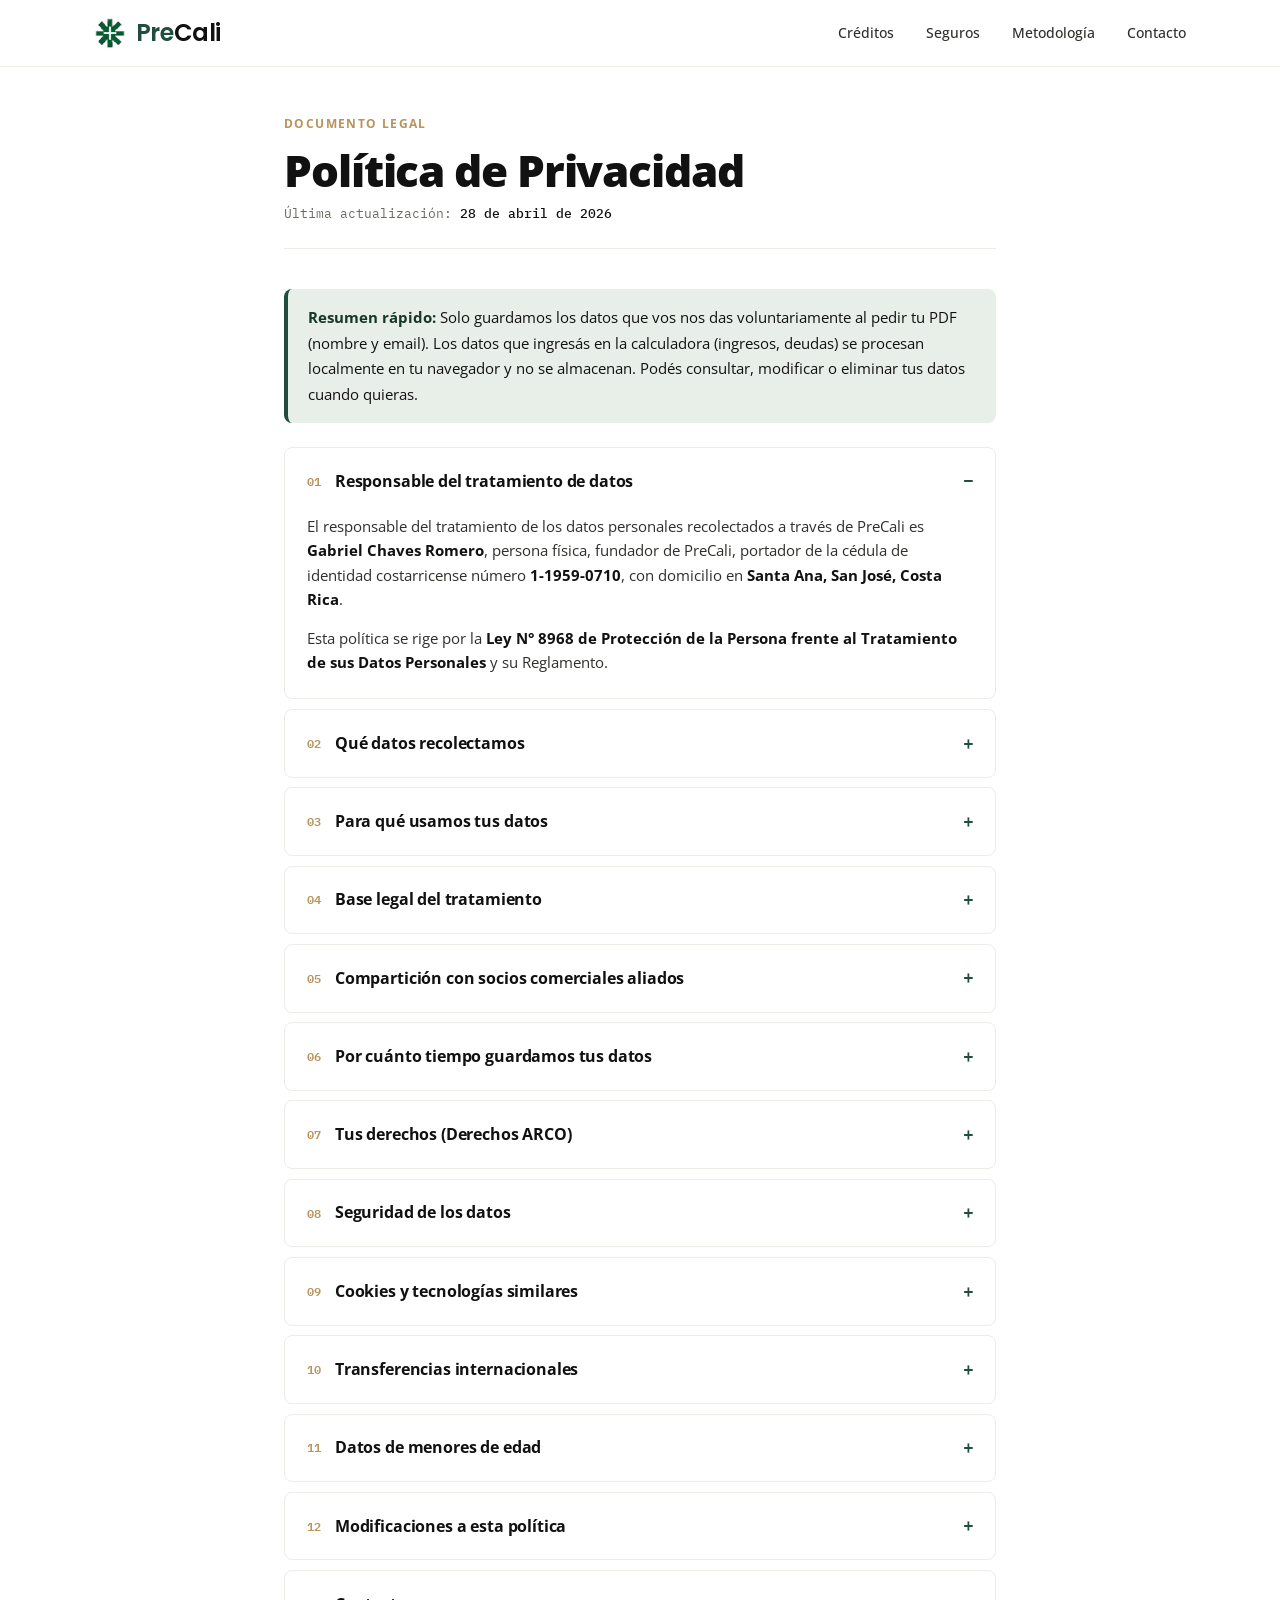
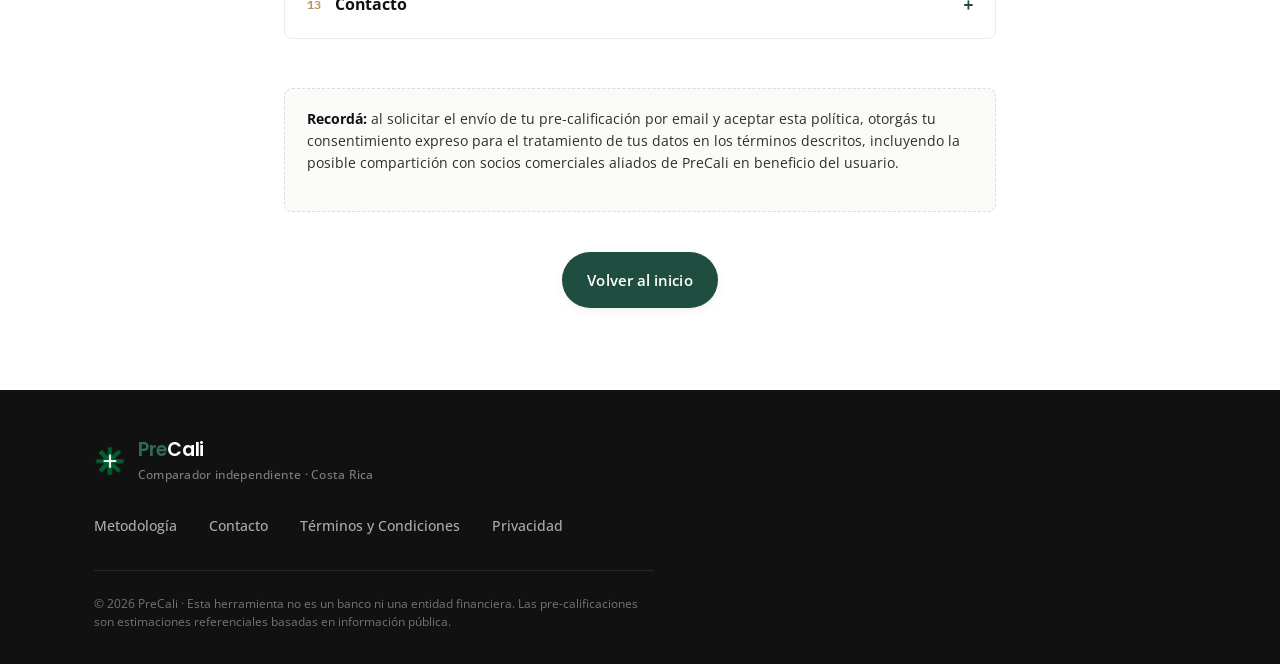
==== commit 9e7a735a: "Polish PreCali web credit and insurance experience" ====
--- a/privacidad.html
+++ b/privacidad.html
@@ -27,8 +27,8 @@
         <span class="logo-text"><span class="logo-pre">Pre</span><span class="logo-cali">Cali</span></span>
       </a>
       <nav class="nav-links">
-        <a href="index.html#calculadora">Calculadora</a>
-        <a href="index.html#bancos">Bancos</a>
+        <a href="index.html#calculadora">Créditos</a>
+        <a href="index.html#seguros">Seguros</a>
         <a href="index.html#metodologia">Metodología</a>
         <a href="index.html#contacto">Contacto</a>
       </nav>
--- a/styles.css
+++ b/styles.css
@@ -656,6 +656,20 @@
   font-family: var(--font-mono);
 }
 
+.amount-input {
+  min-height: 44px;
+  font-weight: 600;
+}
+
+.amount-helper {
+  margin-top: 0.45rem;
+  color: var(--emerald);
+  font-family: var(--font-mono);
+  font-size: 11px;
+  font-weight: 800;
+  letter-spacing: 0.02em;
+}
+
 /* Sliders */
 input[type="range"] {
   width: 100%;
@@ -2261,9 +2275,12 @@
 .insurance-kicker, .insurance-results-head .section-eyebrow { display: block; margin-bottom: 0.4rem; font-family: var(--font-mono); color: var(--emerald); font-size: 11px; font-weight: 700; letter-spacing: 0.12em; text-transform: uppercase; }
 .insurance-tool-head h3, .insurance-results-head h3 { margin: 0; font-size: 22px; line-height: 1.15; letter-spacing: -0.03em; }
 .insurance-country-pill { flex-shrink: 0; padding: 0.55rem 0.85rem; border-radius: 999px; border: 1px solid var(--gray-100); background: var(--off-white); color: var(--ink-soft); font-family: var(--font-mono); font-size: 11px; font-weight: 700; letter-spacing: 0.04em; }
-.insurance-tabs { display: grid; grid-template-columns: repeat(3, 1fr); gap: 0.45rem; padding: 0.35rem; margin-bottom: 1.25rem; background: var(--off-white); border: 1px solid var(--gray-100); border-radius: var(--r-lg); }
-.insurance-tab { border: 0; border-radius: calc(var(--r-lg) - 4px); padding: 0.72rem 0.8rem; background: transparent; color: var(--ink-muted); font-family: var(--font-body); font-size: 14px; font-weight: 800; cursor: pointer; transition: background 0.18s ease, color 0.18s ease, box-shadow 0.18s ease; }
+.insurance-tabs { display: flex; gap: 0; padding: 4px; margin-bottom: 1.5rem; background: var(--off-white); border: 1px solid var(--gray-100); border-radius: var(--r-lg); box-shadow: var(--shadow-soft); }
+.insurance-tab { flex: 1; display: flex; align-items: center; justify-content: center; border: 0; border-radius: calc(var(--r-lg) - 4px); padding: 0.85rem 1rem; background: transparent; color: var(--ink-muted); font-family: var(--font-body); cursor: pointer; transition: background 0.18s ease, color 0.18s ease, box-shadow 0.18s ease; }
+.insurance-tab .tab-label { font-family: var(--font-body); font-weight: 600; font-size: 15.5px; letter-spacing: -0.005em; }
+.insurance-tab:hover { color: var(--ink); }
 .insurance-tab.active { background: var(--emerald); color: var(--white); box-shadow: var(--shadow-soft); }
+.insurance-tab.active .tab-label { font-weight: 700; }
 .insurance-form .input-text { min-height: 42px; }
 .insurance-disclaimer { margin-top: 1.25rem; padding: 1rem 1.1rem; border-radius: var(--r-lg); border: 1px solid rgba(181, 131, 64, 0.22); background: rgba(181, 131, 64, 0.08); color: var(--ink-soft); font-size: 13px; line-height: 1.6; }
 .insurance-disclaimer strong { color: var(--ink); }
@@ -2297,7 +2314,7 @@
   .insurance-result-actions, .insurance-result-actions .btn-detail { width: 100%; }
 }
 @media (max-width: 520px) {
-  .insurance-tabs { grid-template-columns: 1fr; }
+  .insurance-tabs { flex-direction: column; }
   .insurance-tool { padding: 1.25rem; }
 }
 
